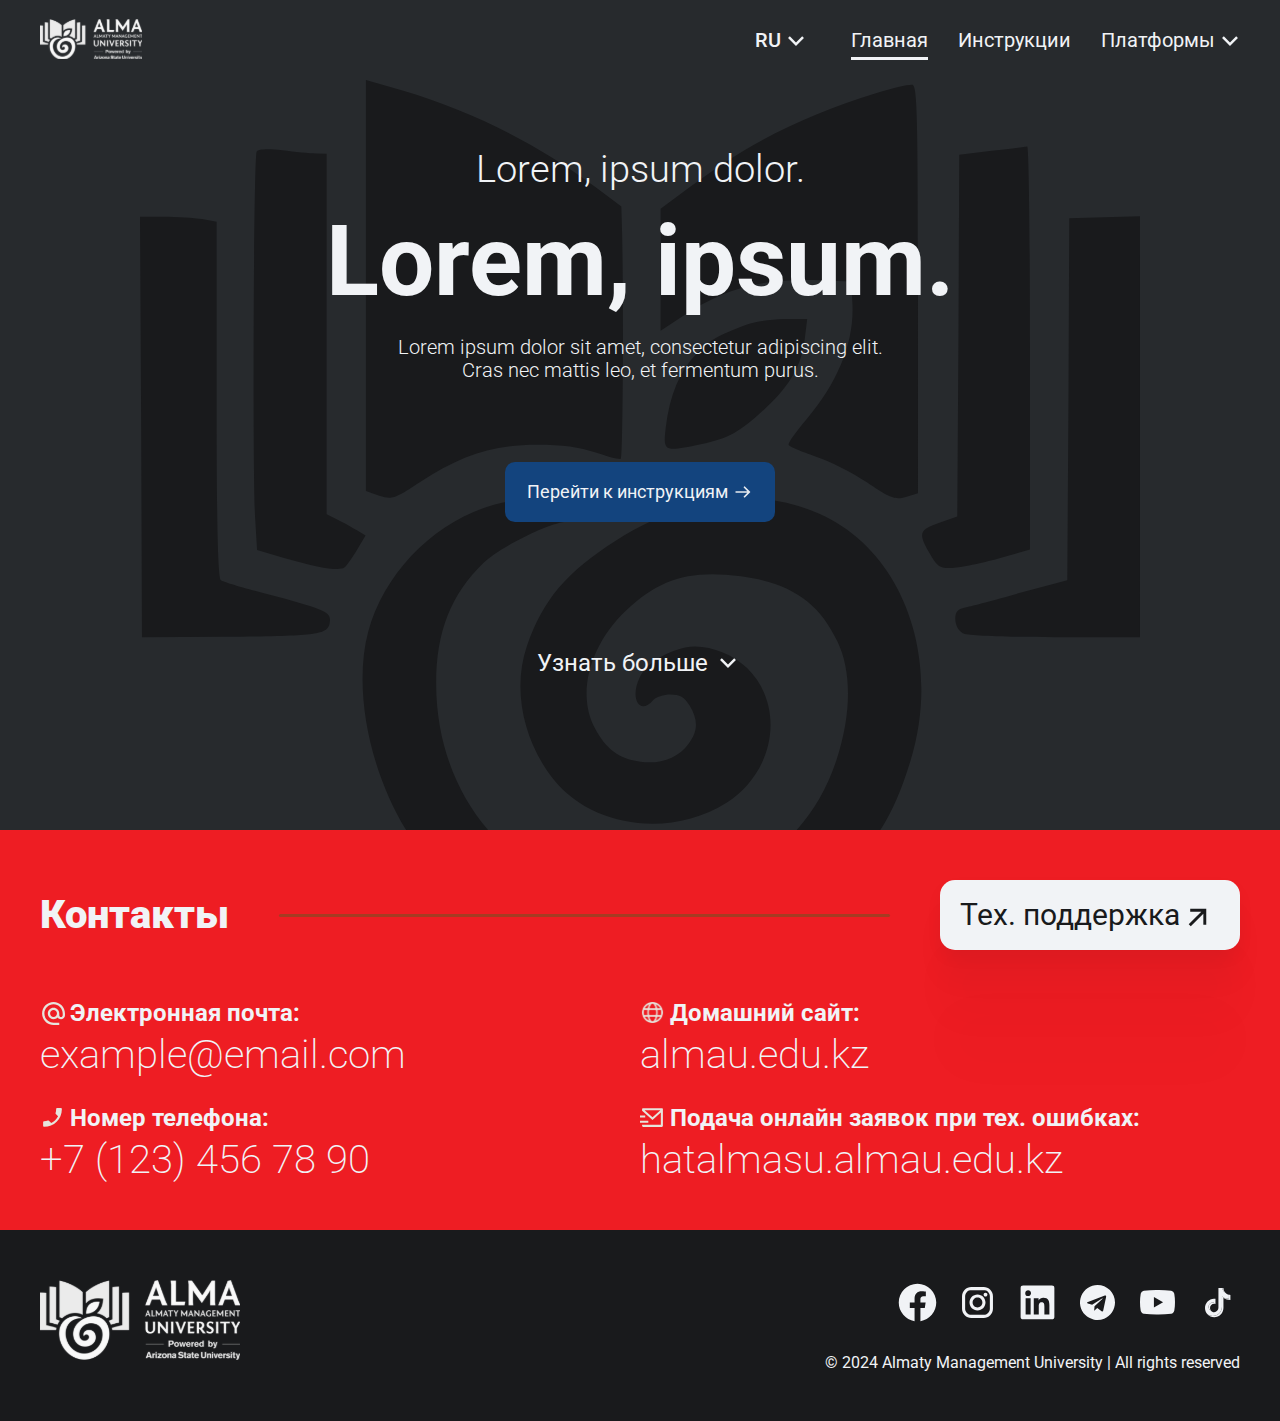
==== index.html @ 4507461d "fixed tel text styles changing on safari" ====
<!DOCTYPE html>
<html lang="en">
<head>
    <meta charset="UTF-8">
    <meta name="viewport" content="width=device-width, initial-scale=1.0">
    <meta name="description" content='Информационная сайт отдела "Управление онлайн образованием"'>
    <!-- styles -->
    <link rel="stylesheet" href="/src/styles/general/reset.css"> 
    <link rel="stylesheet" href="/src/styles/general/header-&-contacts-&-footer.css">
    <link rel="stylesheet" href="/src/styles/home-page.css">
    <link rel="stylesheet" href="/src/styles/general/media-queries.css">
    <!-- styles -->
    <!-- fonts -->
    <link rel="preconnect" href="https://fonts.googleapis.com">
    <link rel="preconnect" href="https://fonts.gstatic.com" crossorigin>
    <link href="https://fonts.googleapis.com/css2?family=Roboto:ital,wght@0,100;0,300;0,400;0,500;0,700;0,900;1,100;1,300;1,400;1,500;1,700;1,900&display=swap"     rel="stylesheet">
    <!-- fonts -->
    <title>ИС отдела УОО | Главная</title>
</head>
<body>
    <!-- header -->
    <header class="header">
        <nav class="header__nav">
            <a href="./index.html">
                <svg class="header__logo" width="102.000000" height="40.800049" viewBox="0 0 102 40.8" fill="none" xmlns="http://www.w3.org/2000/svg" xmlns:xlink="http://www.w3.org/1999/xlink">
                    <desc>
                            Created with Pixso.
                    </desc>
                    <defs>
                        <pattern id="pattern_162_1650" patternContentUnits="objectBoundingBox" width="1.000000" height="1.000000">
                            <use xlink:href="#image162_165_0" transform="matrix(0.001351,0,0,0.003378,-0.002027,0)"/>
                        </pattern>
                        <image id="image162_165_0" width="743.000000" height="296.000000" xlink:href="[data-uri]"/>
                    </defs>
                    <rect id="logo" width="102.000000" height="40.799999" fill="url(#pattern_162_1650)" fill-opacity="1.000000"/>
                </svg>
            </a>

            <ul class="header__nav-items"> 
                <button class="header__nav-item drop-down-menu lang-btn">
                    <span class="selected-lang__text"></span>
                    <ul class="item__drop-down-menu">
                        <li class="menu-item active-lang">RU</li>
                        <li class="menu-item">KZ</li>
                        <li class="menu-item">EN</li>
                    </ul>
                </button>
                
                <button class="menu-close__btn">
                    <img src="./src/imgs/icons/menu-close.svg" alt="Close" class="menu-close-icon">
                </button>

                <li class="header__nav-item page-hover page-active"><a href="#!">Главная</a></li>
                <li class="header__nav-item page-hover"><a href="./instructions-page.html">Инструкции</a>
                <li class="header__nav-item drop-down-menu second"><a href="#!">Платформы</a>
                <ul class="item__drop-down-menu wide">
                    <li class="menu-item item-link"><a href="#!">Lorem ipsum</a></li>
                    <li class="menu-item item-link"><a href="#!">Lorem ipsum dolor sit amet.</a></li>
                    <li class="menu-item item-link"><a href="#!">Lorem ipsum</a></li>
                    <li class="menu-item item-link"><a href="#!">Lorem ipsum</a></li>
                    <li class="menu-item item-link"><a href="#!">Lorem ipsum</a></li>
                    <li class="menu-item item-link"><a href="#!">Lorem, ipsum dolor.</a></li>
                    <li class="menu-item item-link"><a href="#!">Lorem ipsum</a></li>
                </ul>
                </li>
            </ul>
            <button class="menu-open__btn">
                <img src="./src/imgs/icons/menu-open.svg" alt="Menu" class="menu-icon">
            </button>
        </nav>
    </header>
    <!-- header -->

    <!-- hero -->
    <div class="hero">
        <div class="hero__content">
            <div class="hero__text--block">
                <h4 class="hero__supertext">Lorem, ipsum dolor.</h4>
                <h1 class="hero__title">Lorem, ipsum.</h1>
                <p class="hero__description">Lorem ipsum dolor sit amet, consectetur adipiscing elit. Cras nec mattis leo, et fermentum purus.</p>
            </div>
            <a class="hero__btn">Перейти к инструкциям
                <img src="./src/imgs/icons/arrow-1.svg" alt="Arrow Icon" class="hero__btn-icon">
            </a>
            <button class="hero__scroll-btn">
                Узнать больше
                <img src="./src/imgs/icons/arrow-2.svg" alt="Arrow Icon" class="hero__scroll-icon">
            </button>
        </div>
    </div>
    <!-- hero -->

    <section class="info">
        
    </section>

    <!-- contacts -->
    <section class="contacts">
        <div class="contacts__content">
            <div class="contacts__header">
                <h3 class="contacts__title">Контакты</h3>
                <div class="contacts__decor-line"></div>
                <a target="_blank" href="#!" class="contacts__btn">
                    <div class="contacts__btn--block">
                        <span class="contacts__btn-text">Тех. поддержка</span>
                        <img src="./src/imgs/icons/corner-arrow-dark.svg" alt="Link Arrow" class="contacts__btn-img">
                    </div>
                </a>
            </div>
            <div class="contacts__body">
                <div class="contacts__column">
                    <h5 class="contacts__column-title">
                        <img src="./src/imgs/icons/email.svg" alt="Email Icon" class="contacts__icon">
                        Электронная почта:
                    </h5>
                    <a href="mailto:example@email.com" class="contacts__column-text">example@email.com</a>
                </div>
    
                <div class="contacts__column">
                    <h5 class="contacts__column-title">
                        <img src="./src/imgs/icons/web.svg" alt="Web icon" class="contacts__icon">
                        Домашний сайт:
                    </h5>
                    <a href="https://almau.edu.kz/" class="contacts__column-text contacts__link">almau.edu.kz</a>
                </div>

                <div class="contacts__column">
                    <h5 class="contacts__column-title">
                        <img src="./src/imgs/icons/phone.svg" alt="Phone icon" class="contacts__icon">
                        Номер телефона:
                    </h5>
                    <a href="tel:+7 (123) 456 78 90" class="contacts__column-text">+7 (123) 456 78 90</a>
                </div>
    
                <div class="contacts__column">
                    <h5 class="contacts__column-title">
                        <img src="./src/imgs/icons/mail-send.svg" alt="Support Icon" class="contacts__icon">
                        Подача онлайн заявок при тех. ошибках:
                    </h5>
                    <a href="https://hatalmasu.almau.edu.kz/" class="contacts__column-text contacts__link">hatalmasu.almau.edu.kz</a>
                </div>
            </div>
        </div>
    </section>
    <!-- contacts -->

    <!-- footer -->
    <footer class="footer">
        <div class="footer__content">
            <a href="./index.html">
                <svg class="footer__logo" width="200.000000" height="80.000000" viewBox="0 0 200 80" fill="none" xmlns="http://www.w3.org/2000/svg" xmlns:xlink="http://www.w3.org/1999/xlink">
                    <desc>
                            Created with Pixso.
                    </desc>
                    <defs>
                        <pattern id="pattern_162_40" patternContentUnits="objectBoundingBox" width="1.000000" height="1.000000">
                            <use xlink:href="#image162_4_0" transform="matrix(0.001351,0,0,0.003378,-0.002027,0)"/>
                        </pattern>
                        <image id="image162_4_0" width="743.000000" height="296.000000" xlink:href="[data-uri]"/>
                    </defs>
                    <rect id="logo" width="200.000000" height="80.000000" fill="url(#pattern_162_40)" fill-opacity="1.000000"/>
                </svg>
                
            </a>

            <nav class="footer__nav">
                <ul class="footer__socials">
                    <a target="_blank" href="https://www.facebook.com/almau.edu">
                        <img src="./src/imgs/socials/facebook.svg" alt="Facebook" class="social-icon">
                    </a>
                    <a target="_blank" href="https://www.instagram.com/almau_edu/">
                        <img src="./src/imgs/socials/instagram.svg" alt="Instagram" class="social-icon">
                    </a>
                    <a target="_blank" href="https://kz.linkedin.com/school/almau/?trk=public_post_follow-view-profile">
                        <img src="./src/imgs/socials/linkedin.svg" alt="LinkedIn" class="social-icon">
                    </a>
                    <a target="_blank" href="https://t.me/almauforyou">
                        <img src="./src/imgs/socials/telegram.svg" alt="Telegram" class="social-icon">
                    </a>
                    <a target="_blank" href="https://www.youtube.com/@AlmaUMab">
                        <img src="./src/imgs/socials/youtube.svg" alt="YouTube" class="social-icon">
                    </a>
                    <a target="_blank" href="https://www.tiktok.com/@almau_edu?_t=8n9igjLE6bt&_r=1">
                        <img src="./src/imgs/socials/tiktok.svg" alt="TikTok" class="social-icon">
                    </a>
                </ul>
                <h6 class="footer__rights">© 2024 Almaty Management University | All rights reserved</h6>
            </nav>
        </div>
    </footer>
    <!-- footer -->

    <script src="./src/js/home-page.js"></script>
    <script defer src="./src/js/header.js"></script>
    <noscript>Please enable JavaScript in your browser!</noscript>
</body>
</html>
---- src/styles/general/header-&-contacts-&-footer.css ----
@import url('vars.css');
@import url('media-queries.css');

/* body */
body {
    -webkit-font-smoothing: antialiased;
    -moz-osx-font-smoothing: grayscale;
}
.body-lock {
    overflow: hidden;
    position: fixed;
    width: 100%;
}
/* body */

/* HEADER */
.header{
    max-width: 100vw;
    height: 80px;
    background-color: var(--basic-dark);
}

.header__nav{
    max-width: 1250px;
    height: 100%;
    padding: 0 5em 0 2.5em;
    margin: 0 auto;

    display: -webkit-box;

    display: -ms-flexbox;

    display: flex;
    -webkit-box-align: center;
        -ms-flex-align: center;
            align-items: center;
    -webkit-box-pack: justify;
        -ms-flex-pack: justify;
            justify-content: space-between;
}

.header__nav-items{
    display: -webkit-box;
    display: -ms-flexbox;
    display: flex;
    -webkit-box-align: center;
        -ms-flex-align: center;
            align-items: center;
    gap: 3em;
    -webkit-transition: var(--transition-slow);
    -o-transition: var(--transition-slow);
    transition: var(--transition-slow);
    opacity: 1;
    visibility: visible;
}

.header__nav-item{
    cursor: pointer;
    font-size: 2em;
    color: var(--basic-light);
    position: relative;
    -webkit-transition: var(--transition-fast);
    -o-transition: var(--transition-fast);
    transition: var(--transition-fast);
}
.header__nav-item a{
    font-size: 1em;
}
.header__nav-item:first-child{
    font-weight: 500;
}

.selected-lang__text{
    cursor: pointer;
    font-size: 1em;
    color: var(--basic-light);
    position: relative;
    -webkit-transition: var(--transition-fast);
    -o-transition: var(--transition-fast);
    transition: var(--transition-fast);
}

.drop-down-menu{
    position: relative;
}
.drop-down-menu::after{
    content: " ";
    width: 30px;
    height: 30px;
    position: absolute;
    top: -0.2em;
    right: -1.5em;
    background: url('/src/imgs/icons/arrow-2.svg') no-repeat;
}
.drop-down-menu:hover > .item__drop-down-menu{
    opacity: 1;
    padding-top: 3em;
}
.drop-down-menu:first-child{
    position: relative;
    right: 2em;
}

.page-hover:before{
    content: " ";
    position: absolute;
    bottom: -10px;
    left: 0;
    width: 0%;
    height: 3px;
    background: var(--basic-light);
    -webkit-transition: 0.1s ease;
    -o-transition: 0.1s ease;
    transition: 0.1s ease;
}
.page-active:before{
    content: " ";
    position: absolute;
    bottom: -10px;
    left: 0;
    width: 100%;
    height: 3px;
    background: var(--basic-light);
    -webkit-transition: 0.1s ease;
    -o-transition: 0.1s ease;
    transition: 0.1s ease;
}
.page-hover:hover:before{
    width: 100%;
}

.item__drop-down-menu{
    display: -webkit-box;
    display: -ms-flexbox;
    display: flex;
    -webkit-box-orient: vertical;
    -webkit-box-direction: normal;
        -ms-flex-direction: column;
            flex-direction: column;
    padding-top: 0em;

    position: absolute;
    left: 50%;

    -webkit-transform: translateX(-50%);

        -ms-transform: translateX(-50%);

            transform: translateX(-50%);
    -webkit-transition: var(--transition-fast);
    -o-transition: var(--transition-fast);
    transition: var(--transition-fast);
    opacity: 0;
}
.menu-item{
    font-size: 2em;
    text-align: center;
    padding: 0.7em 1em;
    -webkit-transition: var(--transition-fast);
    -o-transition: var(--transition-fast);
    transition: var(--transition-fast);
    background-color: var(--basic-blue);
}
.menu-item a{
    font-size: 1em;
}
.menu-item:hover{
    background-color: var(--basic-blue-2);
}
.menu-item:last-child{
    border-radius: 0 0 10px 10px;
}

.item-link::after{
    content: " ";
    width: 25px;
    height: 25px;
    position: absolute;
    background-image: url('/src/imgs/icons/corner-arrow.svg');
    background-repeat: no-repeat;
    background-position: center -0.1em;
    background-size: 25px;
    -webkit-transition: 0.1s ease;
    -o-transition: 0.1s ease;
    transition: 0.1s ease;
}
.item-link:hover::after{
    -webkit-transform: translateX(10%) translateY(-10%);
        -ms-transform: translateX(10%) translateY(-10%);
            transform: translateX(10%) translateY(-10%);
}

.wide .menu-item{
    min-width: 200px;
    padding: 0.7em 1em;
    line-height: 23px;
}

.active-lang{
    background-color: var(--basic-blue-2);
}

.dropdown-menu-active{
    position: relative;
    opacity: 1;
    visibility: visible;
}

.menu-open__btn{
    display: none;
    cursor: pointer;
    position: absolute;
    right: 25px;
}
.menu-close__btn{
    cursor: pointer;
    display: none;
}
/* HEADER */

/* CONTACTS */
.contacts {
    max-width: 100vw;
    background-color: var(--basic-red);
    color: var(--basic-light);
}

.contacts__content{
    max-width: 1250px;
    padding: 5em 25px;
    margin: 0 auto;
}

.contacts__header {
    display: -webkit-box;
    display: -ms-flexbox;
    display: flex;
    -webkit-box-align: center;
        -ms-flex-align: center;
            align-items: center;
    margin-bottom: 5em;
}

.contacts__title {
    font-weight: 900;
    font-size: 4em;
}

.contacts__decor-line {
    background-color: var(--basic-red-2);
    width: 100%;
    height: 3px;
    margin: 0 5em;
    border-radius: 50em;
}

.contacts__btn {
    display: -webkit-box;
    display: -ms-flexbox;
    display: flex;
    -webkit-box-align: center;
        -ms-flex-align: center;
            align-items: center;
    background-color: var(--basic-light);
    width: 100%;
    max-width: 300px;
    height: 70px;
    -webkit-box-shadow: 0px 0px 0px 0px rgba(0, 0, 0, 0.04),0px 8px 17px 0px rgba(0, 0, 0, 0.04),0px 31px 31px 0px rgba(0, 0, 0, 0.03),0px 70px 42px 0px rgba(0, 0, 0, 0.02),0px 124px 50px 0px rgba(0, 0, 0, 0.01),0px 194px 54px 0px rgba(0, 0, 0, 0);
            box-shadow: 0px 0px 0px 0px rgba(0, 0, 0, 0.04),0px 8px 17px 0px rgba(0, 0, 0, 0.04),0px 31px 31px 0px rgba(0, 0, 0, 0.03),0px 70px 42px 0px rgba(0, 0, 0, 0.02),0px 124px 50px 0px rgba(0, 0, 0, 0.01),0px 194px 54px 0px rgba(0, 0, 0, 0);
    border-radius: 15px;
    padding: 0 2em;
    cursor: pointer;
}
.contacts__btn:hover .contacts__btn-img{
    -webkit-transform: translate(10%, -10%);
        -ms-transform: translate(10%, -10%);
            transform: translate(10%, -10%);
}
.contacts__btn--block {
    display: -webkit-box;
    display: -ms-flexbox;
    display: flex;
    -webkit-box-align: center;
        -ms-flex-align: center;
            align-items: center;
    -webkit-box-pack: center;
        -ms-flex-pack: center;
            justify-content: center;
}
.contacts__btn-text {
    font-size: 3em;
    color: var(--basic-dark-2);
    text-wrap: nowrap;
}
.contacts__btn-img {
    max-width: 35px;
    margin-top: 5px;
    -webkit-transition: var(--transition-fast);
    -o-transition: var(--transition-fast);
    transition: var(--transition-fast);
}
.contacts__body {
    display: -ms-grid;
    display: grid;
    grid-template-columns: repeat(auto-fit, minmax(450px, 1fr));
    row-gap: 3em;
}
.contacts__column {
    display: -webkit-box;
    display: -ms-flexbox;
    display: flex;
    -webkit-box-orient: vertical;
    -webkit-box-direction: normal;
        -ms-flex-direction: column;
            flex-direction: column;
    row-gap: 1em;
}
.contacts__column-title {
    font-size: 2.4em;
    font-weight: 700;
    text-wrap: wrap;
    display: -webkit-box;
    display: -ms-flexbox;
    display: flex;
    -webkit-box-align: center;
        -ms-flex-align: center;
            align-items: center;
    gap: 5px;
}
.contacts__icon {
    max-width: 25px;
}
.contacts__column-text {
    font-size: 4em;
    font-weight: 200;
}
.contacts__link{
    text-decoration: underline;
    -webkit-text-decoration-color: var(--basic-red);
            text-decoration-color: var(--basic-red);
    -webkit-transition: var(--transition-fast);
    -o-transition: var(--transition-fast);
    transition: var(--transition-fast);
    text-decoration-thickness: 1px;
    text-underline-offset: 5px;
}
.contacts__link:hover {
    -webkit-text-decoration-color: var(--basic-light);
            text-decoration-color: var(--basic-light);
}
.contacts a[href^="tel"]{
    font-size: 4em;
}
/* CONTACTS */

/* FOOTER */
.footer {
    max-width: 100vw;
    background-color: var(--basic-dark-2);
}
.footer__content {
    max-width: 1250px;

    padding: 5em 25px;
    margin: 0 auto;

    display: -webkit-box;

    display: -ms-flexbox;

    display: flex;
    -webkit-box-pack: justify;
        -ms-flex-pack: justify;
            justify-content: space-between;
}
.footer__logo {
    width: 200px;
}
.footer__nav {
    padding-left: 5em;
}
.footer__socials {
    display: -webkit-box;
    display: -ms-flexbox;
    display: flex;
    -webkit-box-pack: end;
        -ms-flex-pack: end;
            justify-content: flex-end;
    gap: 1.5em;
    margin-bottom: 3em;
}
.social-icon:hover{
    opacity: 50%;
}
.footer__rights {
    color: var(--basic-light);
    font-size: 1.6em;
    text-align: right;
}
/* FOOTER */

/* ALL */
.header__logo, .footer__logo, .social-icon{
    -webkit-transition: var(--transition-fast);
    -o-transition: var(--transition-fast);
    transition: var(--transition-fast);
}
.header__logo:hover, .social-icon:hover, .footer__logo:hover{
    opacity: 75%;
}
---- src/styles/home-page.css ----
@import url('vars.css');
@import url('media-queries.css');

.hero {
    max-width: 100lvw;
    min-height: 100px;
    background-color: var(--basic-dark);
}
.hero__content {
    max-width: 1250px;
    min-height: 750px;
    padding: 7em 25px;
    margin: 0 auto;
    color: var(--basic-light);
    text-align: center;
    background: url('../imgs/general/decor-dark.svg') center 0/80% no-repeat;
}
.hero__text--block {
    display: flex;
    flex-direction: column;
    align-items: center;
    row-gap: 2.5em;
    margin-bottom: 8em;
}
.hero__supertext {
    font-size: 3.8em;
    font-weight: 300;
}
.hero__title {
    font-size: 9.8em;
    font-weight: 700;
}
.hero__description {
    max-width: 530px;
    font-size: 2em;
    line-height: 23px;
    font-weight: 300;
}
.hero__btn {
    font-size: 1.8em;
    max-width: 270px;
    text-wrap: nowrap;

    background-color: var(--basic-blue);
    margin: 0 auto 7em;
    padding: 20px;
    border-radius: 10px;

    display: flex;
    justify-content: center;
    align-items: center;
    gap: 5px;
}
.hero__btn:hover .hero__btn-icon{
    transform: translateX(25%);
}
.hero__btn-icon {
    transition: var(--transition-fast);
}
.hero__scroll-btn {
    font-size: 2.4em;
    color: var(--basic-light);

    margin: 0 auto;
    transition: var(--transition-fast);

    display: flex;
    justify-content: center;
    align-items: center;
    gap: 5px;
}
.hero__scroll-btn:hover{
    transform: translateY(15%);
}
---- src/styles/general/media-queries.css ----
@media screen and (max-width:770px) {
    /* header */
    .header__nav-items{
        -webkit-box-orient: vertical;
        -webkit-box-direction: normal;
            -ms-flex-direction: column;
                flex-direction: column;
        gap: 30px;
        background-color: var(--basic-dark-2);

        position: absolute;
        left: 0;
        top: -100%;
        z-index: 10;

        width: 100vw;
        min-height: 100lvh;

        padding: 50px 0 20px;
        font-size: 15px;
        overflow-y: auto
    }
    .menu-active{
        top: 0;
    }
    .drop-down-menu:first-child{
        inset: 0;
    }
    .lang-btn{
        font-size: 20px;
    }
    .item-link{
        font-size: 20px;
        background-color: var(--basic-dark-2);
    }
    .item-link:hover{
        background-color: var(--basic-dark-2);
    }
    .wide{
        font-size: 1em;
        margin-top: 15px;
    }
    .wide .menu-item{
        padding: 10px 0;
    }
    .second{
        text-align: center;
        border-top: 3px solid var(--basic-light);
        padding-top: 30px;
    }
    .second:after{
        top: 30px;
        right: -30px;
    }
    .drop-down-menu:hover > .wide{
        padding: 0em;
    }
    .page-active{
        border-left: 3.5px solid var(--basic-light);
        padding-left: 0.5em;
    }
    .page-active:before{
        background: none;
    }
    .menu-open__btn{
        display: block;
    }
    .menu-close__btn{
        display: block;
        position: absolute;
        top: 27px;
        right: 22px;
    }
    .menu-close-icon{
        width: 25px;
    }
    /* header */

    /* hero */
    .hero__content {
        background-position: center 50px;
    }
    /* hero */

    /* contacts */
    .contacts__content {
        padding: 3em 25px 5em;
    }
    .contacts__header {
        -webkit-box-orient: vertical;
        -webkit-box-direction: normal;
            -ms-flex-direction: column;
                flex-direction: column;
        margin-bottom: 4em;
        gap: 2.5em;
    }
    .contacts__decor-line {
        display: none;
    }
    /* contacts */
}

@media screen and (max-width:550px){
    /* header */
    .header__nav-items{
        opacity: 1;
        visibility: visible;
    }
    /* header */

    /* hero */
    .hero{
        min-height: 500px;
    }
    .hero__content{
        min-height: 100%;
    }
    .hero__supertext {
        font-size: 2.4em;
    }
    .hero__title {
        font-size: 4.8em;
    }
    .hero__description {
        font-size: 2em;
    }
    .hero__btn {
        max-width: 220px;
        padding: 15px;
        font-size: 1.4em;
        margin-bottom: 5em;
    }
    .hero__scroll-btn {
        font-size: 1.8em;
        gap: 0;
    }
    .hero__scroll-icon {
        max-width: 25px;
    }
    /* hero */

    /* contacts */
    .contacts__title {
        font-size: 3.6em;
    }
    .contacts__btn {
        max-width: 245px;
        height: 55px;
    }
    .contacts__btn-text {
        font-size: 2.4em;
    }
    .contacts__btn-img {
        max-width: 27px;
    }
    .contacts__body {
        grid-template-columns: repeat(auto-fit, minmax(100%, 1fr));
        place-items: center;
    }
    .contacts__column {
        text-align: center;
    }
    .contacts__column-title {
        font-size: 2em;
    }
    .contacts__column-text {
        font-size: 2.5em;
    }
    .contacts a[href^="tel"]{
        font-size: 2em;
    }
    /* contacts */

    /* footer */
    .footer__content {
        -webkit-box-orient: vertical;
        -webkit-box-direction: normal;
            -ms-flex-direction: column;
                flex-direction: column;
        -webkit-box-align: center;
            -ms-flex-align: center;
                align-items: center;
    }
    .footer__nav {
        padding: 0;
    }
    .footer__socials {
        display: -ms-grid;
        display: grid;
        grid-template-columns: repeat(3, 1fr);
        row-gap: 1em;
        place-items: center;
        margin: 4em 0;
    }
    .footer__rights {
        text-align: center;
        line-height: 20px;
    }
    /* footer */
}

@media screen and (max-width:300px){
    /* fixed adaptivity */
    body {
        width: 100%;
        min-width: 300px;
        margin: 0 auto;
        /* overflow-x: hidden; */
    }
    .header, .hero, .contacts, .footer{
        min-width: 300px;
    }
    .menu-open__btn{
        position: static;
    }
    /* fixed adaptivity */
}
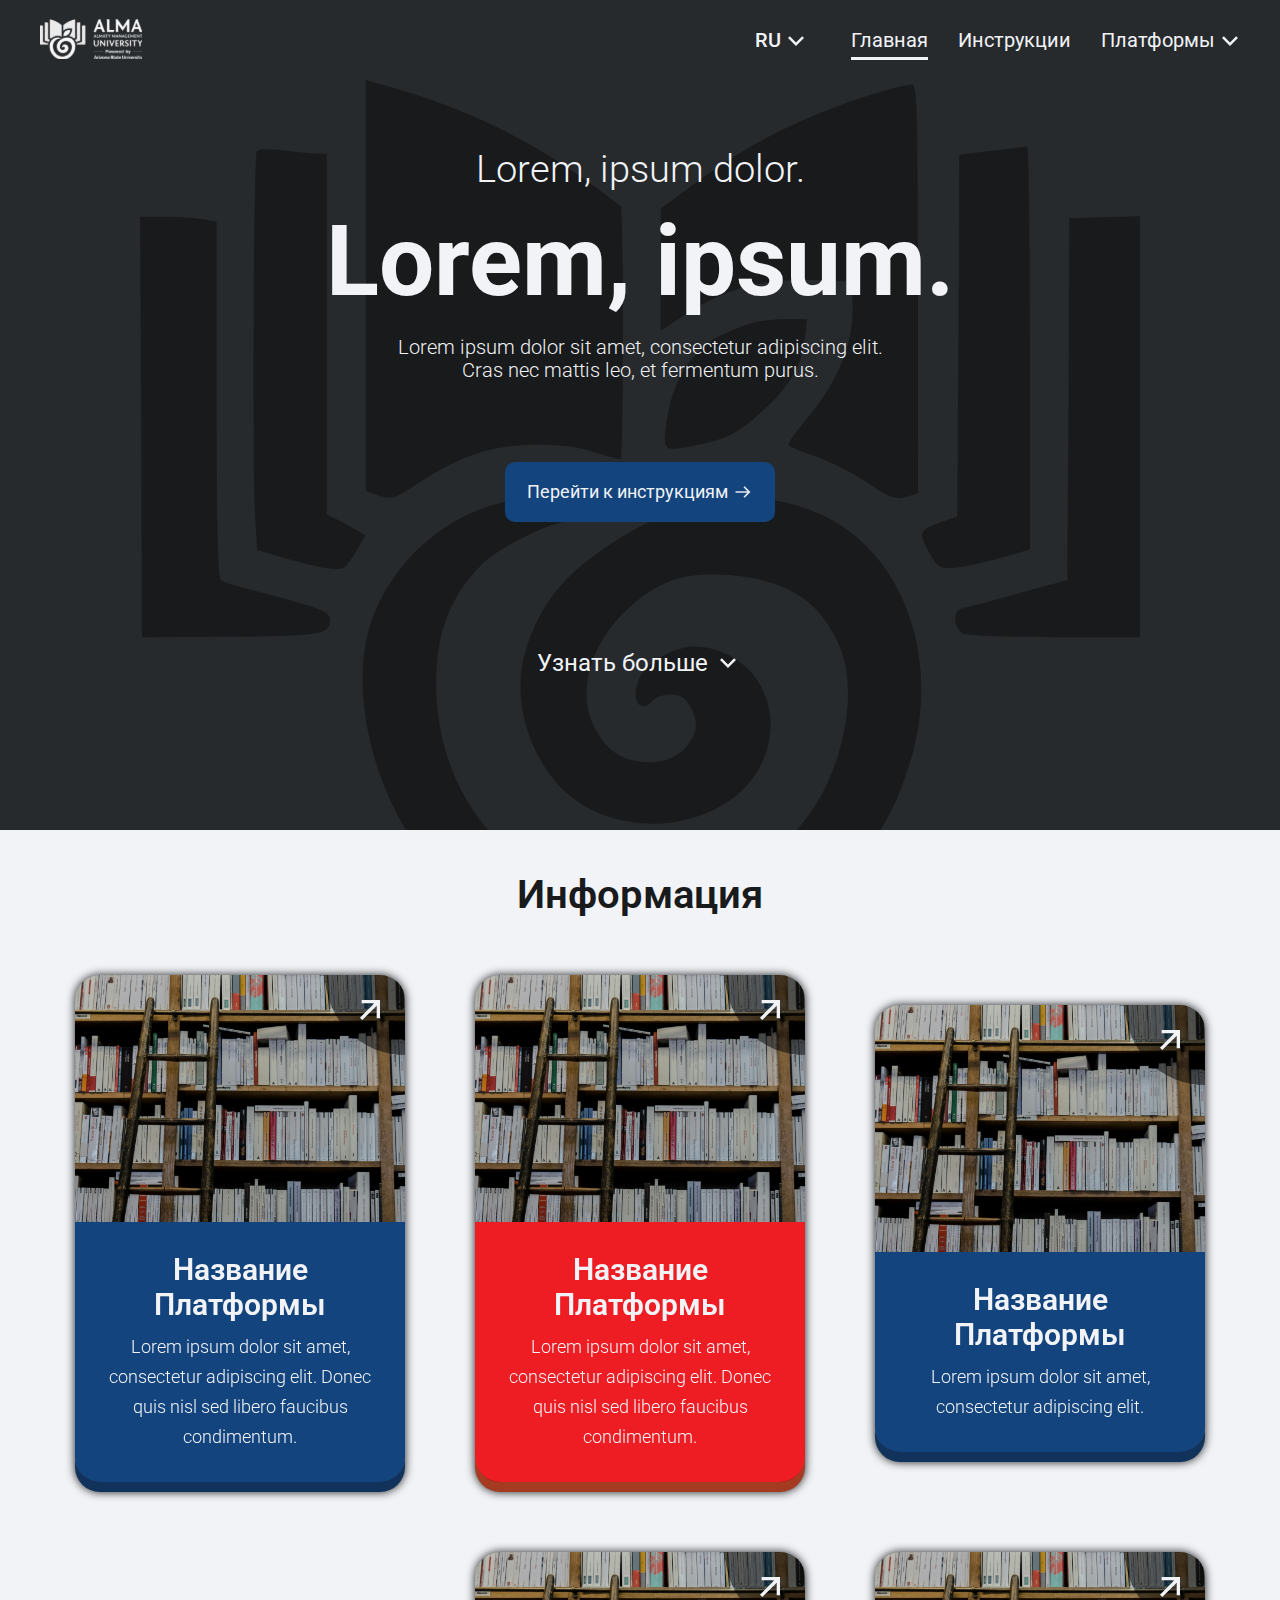
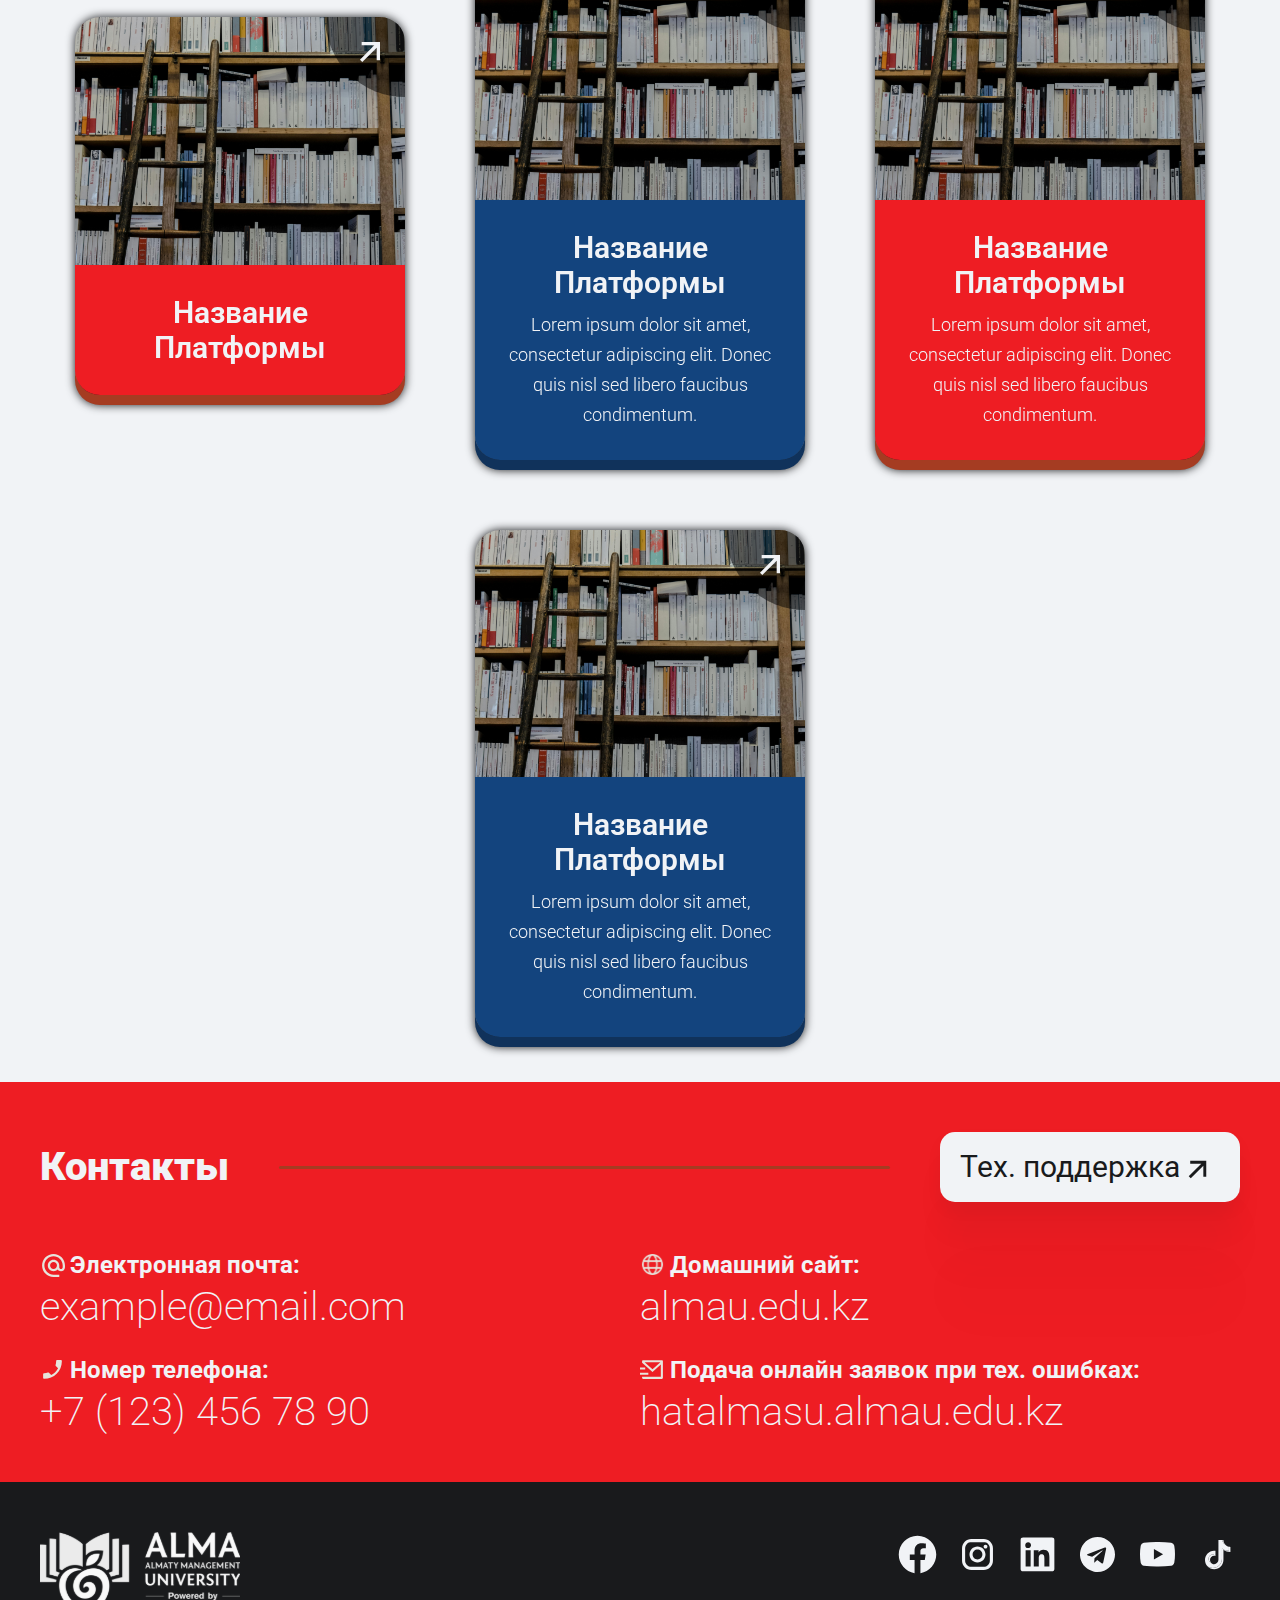
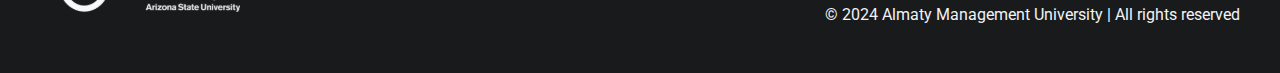
==== commit 31871c8b: "finished info section" ====
--- a/index.html
+++ b/index.html
@@ -6,7 +6,7 @@
     <meta name="description" content='Информационная сайт отдела "Управление онлайн образованием"'>
     <!-- styles -->
     <link rel="stylesheet" href="/src/styles/general/reset.css"> 
-    <link rel="stylesheet" href="/src/styles/general/header-&-contacts-&-footer.css">
+    <link rel="stylesheet" href="/src/styles/general/general.css">
     <link rel="stylesheet" href="/src/styles/home-page.css">
     <link rel="stylesheet" href="/src/styles/general/media-queries.css">
     <!-- styles -->
@@ -21,7 +21,7 @@
     <!-- header -->
     <header class="header">
         <nav class="header__nav">
-            <a href="./index.html">
+            <a tabindex="1" href="./index.html">
                 <svg class="header__logo" width="102.000000" height="40.800049" viewBox="0 0 102 40.8" fill="none" xmlns="http://www.w3.org/2000/svg" xmlns:xlink="http://www.w3.org/1999/xlink">
                     <desc>
                             Created with Pixso.
@@ -37,31 +37,31 @@
             </a>
 
             <ul class="header__nav-items"> 
-                <button class="header__nav-item drop-down-menu lang-btn">
+                <button tabindex="2" class="header__nav-item drop-down-menu lang-btn">
                     <span class="selected-lang__text"></span>
                     <ul class="item__drop-down-menu">
-                        <li class="menu-item active-lang">RU</li>
-                        <li class="menu-item">KZ</li>
-                        <li class="menu-item">EN</li>
+                        <li tabindex="2" class="menu-item active-lang">RU</li>
+                        <li tabindex="3" class="menu-item">KZ</li>
+                        <li tabindex="4" class="menu-item">EN</li>
                     </ul>
                 </button>
                 
-                <button class="menu-close__btn">
+                <button tabindex="5" class="menu-close__btn">
                     <img src="./src/imgs/icons/menu-close.svg" alt="Close" class="menu-close-icon">
                 </button>
 
-                <li class="header__nav-item page-hover page-active"><a href="#!">Главная</a></li>
-                <li class="header__nav-item page-hover"><a href="./instructions-page.html">Инструкции</a>
-                <li class="header__nav-item drop-down-menu second"><a href="#!">Платформы</a>
-                <ul class="item__drop-down-menu wide">
-                    <li class="menu-item item-link"><a href="#!">Lorem ipsum</a></li>
-                    <li class="menu-item item-link"><a href="#!">Lorem ipsum dolor sit amet.</a></li>
-                    <li class="menu-item item-link"><a href="#!">Lorem ipsum</a></li>
-                    <li class="menu-item item-link"><a href="#!">Lorem ipsum</a></li>
-                    <li class="menu-item item-link"><a href="#!">Lorem ipsum</a></li>
-                    <li class="menu-item item-link"><a href="#!">Lorem, ipsum dolor.</a></li>
-                    <li class="menu-item item-link"><a href="#!">Lorem ipsum</a></li>
-                </ul>
+                <li tabindex="5" class="header__nav-item page-hover page-active"><a href="#!">Главная</a></li>
+                <li tabindex="6" class="header__nav-item page-hover"><a href="./instructions-page.html">Инструкции</a>
+                <li tabindex="7" class="header__nav-item drop-down-menu second"><a href="#!">Платформы</a>
+                    <ul class="item__drop-down-menu wide">
+                        <li tabindex="8" class="menu-item item-link"><a href="#!">Lorem ipsum</a></li>
+                        <li tabindex="9" class="menu-item item-link"><a href="#!">Lorem ipsum dolor sit amet.</a></li>
+                        <li tabindex="10" class="menu-item item-link"><a href="#!">Lorem ipsum</a></li>
+                        <li tabindex="11" class="menu-item item-link"><a href="#!">Lorem ipsum</a></li>
+                        <li tabindex="12" class="menu-item item-link"><a href="#!">Lorem ipsum</a></li>
+                        <li tabindex="13" class="menu-item item-link"><a href="#!">Lorem, ipsum dolor.</a></li>
+                        <li tabindex="14" class="menu-item item-link"><a href="#!">Lorem ipsum</a></li>
+                    </ul>
                 </li>
             </ul>
             <button class="menu-open__btn">
@@ -79,7 +79,7 @@
                 <h1 class="hero__title">Lorem, ipsum.</h1>
                 <p class="hero__description">Lorem ipsum dolor sit amet, consectetur adipiscing elit. Cras nec mattis leo, et fermentum purus.</p>
             </div>
-            <a class="hero__btn">Перейти к инструкциям
+            <a href="./instructions-page.html" class="hero__btn">Перейти к инструкциям
                 <img src="./src/imgs/icons/arrow-1.svg" alt="Arrow Icon" class="hero__btn-icon">
             </a>
             <button class="hero__scroll-btn">
@@ -90,9 +90,124 @@
     </div>
     <!-- hero -->
 
+    <!-- info -->
     <section class="info">
-        
+        <div class="info__content">
+            <h3 class="info__title">Информация</h3>
+            <div class="info__cards-container">
+                <a href="#!" class="info__card-link-wrapper">
+                    <div class="info__card">
+                        <div class="info__card-header">
+                            <div class="info__card-icon-wrapper">
+                                <img src="./src/imgs/icons/corner-arrow.svg" alt="Link Icon" class="info__card-icon">
+                            </div>
+                            <img src="./src/imgs/general/placeholder-img.jpg" alt="Card Img" class="info__card-img">
+                        </div>
+                        <div class="info__card-body">
+                            <h5 class="info__card-body-title">Название Платформы</h5>
+                            <p class="info__card-body-description">
+                                Lorem ipsum dolor sit amet, consectetur adipiscing elit. Donec quis nisl sed libero faucibus condimentum.
+                            </p>
+                        </div>
+                    </div>
+                </a>
+                <a href="#!" class="info__card-link-wrapper">
+                    <div class="info__card">
+                        <div class="info__card-header">
+                            <div class="info__card-icon-wrapper">
+                                <img src="./src/imgs/icons/corner-arrow.svg" alt="Link Icon" class="info__card-icon">
+                            </div>
+                            <img src="./src/imgs/general/placeholder-img.jpg" alt="Card Img" class="info__card-img">
+                        </div>
+                        <div class="info__card-body">
+                            <h5 class="info__card-body-title">Название Платформы</h5>
+                            <p class="info__card-body-description">
+                                Lorem ipsum dolor sit amet, consectetur adipiscing elit. Donec quis nisl sed libero faucibus condimentum.
+                            </p>
+                        </div>
+                    </div>
+                </a>
+                <a href="#!" class="info__card-link-wrapper">
+                    <div class="info__card">
+                        <div class="info__card-header">
+                            <div class="info__card-icon-wrapper">
+                                <img src="./src/imgs/icons/corner-arrow.svg" alt="Link Icon" class="info__card-icon">
+                            </div>
+                            <img src="./src/imgs/general/placeholder-img.jpg" alt="Card Img" class="info__card-img">
+                        </div>
+                        <div class="info__card-body">
+                            <h5 class="info__card-body-title">Название Платформы</h5>
+                            <p class="info__card-body-description">
+                                Lorem ipsum dolor sit amet, consectetur adipiscing elit.
+                            </p>
+                        </div>
+                    </div>
+                </a>
+                <a href="#!" class="info__card-link-wrapper">
+                    <div class="info__card">
+                        <div class="info__card-header">
+                            <div class="info__card-icon-wrapper">
+                                <img src="./src/imgs/icons/corner-arrow.svg" alt="Link Icon" class="info__card-icon">
+                            </div>
+                            <img src="./src/imgs/general/placeholder-img.jpg" alt="Card Img" class="info__card-img">
+                        </div>
+                        <div class="info__card-body">
+                            <h5 class="info__card-body-title">Название Платформы</h5>
+                        </div>
+                    </div>
+                </a>
+                <a href="#!" class="info__card-link-wrapper">
+                    <div class="info__card">
+                        <div class="info__card-header">
+                            <div class="info__card-icon-wrapper">
+                                <img src="./src/imgs/icons/corner-arrow.svg" alt="Link Icon" class="info__card-icon">
+                            </div>
+                            <img src="./src/imgs/general/placeholder-img.jpg" alt="Card Img" class="info__card-img">
+                        </div>
+                        <div class="info__card-body">
+                            <h5 class="info__card-body-title">Название Платформы</h5>
+                            <p class="info__card-body-description">
+                                Lorem ipsum dolor sit amet, consectetur adipiscing elit. Donec quis nisl sed libero faucibus condimentum.
+                            </p>
+                        </div>
+                    </div>
+                </a>
+                <a href="#!" class="info__card-link-wrapper">
+                    <div class="info__card">
+                        <div class="info__card-header">
+                            <div class="info__card-icon-wrapper">
+                                <img src="./src/imgs/icons/corner-arrow.svg" alt="Link Icon" class="info__card-icon">
+                            </div>
+                            <img src="./src/imgs/general/placeholder-img.jpg" alt="Card Img" class="info__card-img">
+                        </div>
+                        <div class="info__card-body">
+                            <h5 class="info__card-body-title">Название Платформы</h5>
+                            <p class="info__card-body-description">
+                                Lorem ipsum dolor sit amet, consectetur adipiscing elit. Donec quis nisl sed libero faucibus condimentum.
+                            </p>
+                        </div>
+                    </div>
+                </a>
+                <a href="#!" class="info__card-link-wrapper">
+                    <div class="info__card">
+                        <div class="info__card-header">
+                            <div class="info__card-icon-wrapper">
+                                <img src="./src/imgs/icons/corner-arrow.svg" alt="Link Icon" class="info__card-icon">
+                            </div>
+                            <img src="./src/imgs/general/placeholder-img.jpg" alt="Card Img" class="info__card-img">
+                        </div>
+                        <div class="info__card-body">
+                            <h5 class="info__card-body-title">Название Платформы</h5>
+                            <p class="info__card-body-description">
+                                Lorem ipsum dolor sit amet, consectetur adipiscing elit. Donec quis nisl sed libero faucibus condimentum.
+                            </p>
+                        </div>
+                    </div>
+                </a>
+            </div>
+        </div>
     </section>
+    <!-- info -->
 
     <!-- contacts -->
     <section class="contacts">
--- a/src/styles/general/general.css
+++ b/src/styles/general/general.css
@@ -0,0 +1,403 @@
+@import url('vars.css');
+@import url('media-queries.css');
+
+/* body */
+body {
+    -webkit-font-smoothing: antialiased;
+    -moz-osx-font-smoothing: grayscale;
+}
+.body-lock {
+    overflow: hidden;
+    position: fixed;
+    width: 100%;
+}
+/* body */
+
+/* HEADER */
+.header{
+    max-width: 100vw;
+    height: 80px;
+    background-color: var(--basic-dark);
+}
+
+.header__nav{
+    max-width: 1250px;
+    height: 100%;
+    padding: 0 5em 0 2.5em;
+    margin: 0 auto;
+
+    display: -webkit-box;
+
+    display: -ms-flexbox;
+
+    display: flex;
+    -webkit-box-align: center;
+        -ms-flex-align: center;
+            align-items: center;
+    -webkit-box-pack: justify;
+        -ms-flex-pack: justify;
+            justify-content: space-between;
+}
+
+.header__nav-items{
+    display: -webkit-box;
+    display: -ms-flexbox;
+    display: flex;
+    -webkit-box-align: center;
+        -ms-flex-align: center;
+            align-items: center;
+    gap: 3em;
+    -webkit-transition: var(--transition-slow);
+    -o-transition: var(--transition-slow);
+    transition: var(--transition-slow);
+}
+
+.header__nav-item{
+    cursor: pointer;
+    font-size: 2em;
+    color: var(--basic-light);
+    position: relative;
+    -webkit-transition: var(--transition-fast);
+    -o-transition: var(--transition-fast);
+    transition: var(--transition-fast);
+}
+.header__nav-item a{
+    font-size: 1em;
+}
+.header__nav-item:first-child{
+    font-weight: 500;
+}
+
+.selected-lang__text{
+    cursor: pointer;
+    font-size: 1em;
+    color: var(--basic-light);
+    position: relative;
+    -webkit-transition: var(--transition-fast);
+    -o-transition: var(--transition-fast);
+    transition: var(--transition-fast);
+}
+
+.drop-down-menu{
+    position: relative;
+}
+.drop-down-menu::after{
+    content: " ";
+    width: 30px;
+    height: 30px;
+    position: absolute;
+    top: -0.2em;
+    right: -1.5em;
+    background: url('/src/imgs/icons/arrow-2.svg') no-repeat;
+}
+.drop-down-menu:hover > .item__drop-down-menu, .drop-down-menu:focus > .item__drop-down-menu{
+    opacity: 1;
+    padding-top: 3em;
+}
+.drop-down-menu:first-child{
+    position: relative;
+    right: 2em;
+}
+
+.page-hover:before{
+    content: " ";
+    position: absolute;
+    bottom: -10px;
+    left: 0;
+    width: 0%;
+    height: 3px;
+    background: var(--basic-light);
+    -webkit-transition: 0.1s ease;
+    -o-transition: 0.1s ease;
+    transition: 0.1s ease;
+}
+.page-active:before{
+    content: " ";
+    position: absolute;
+    bottom: -10px;
+    left: 0;
+    width: 100%;
+    height: 3px;
+    background: var(--basic-light);
+    -webkit-transition: 0.1s ease;
+    -o-transition: 0.1s ease;
+    transition: 0.1s ease;
+}
+.page-hover:hover:before{
+    width: 100%;
+}
+
+.item__drop-down-menu{
+    display: -webkit-box;
+    display: -ms-flexbox;
+    display: flex;
+    -webkit-box-orient: vertical;
+    -webkit-box-direction: normal;
+        -ms-flex-direction: column;
+            flex-direction: column;
+    padding-top: 0em;
+
+    position: absolute;
+    left: 50%;
+
+    -webkit-transform: translateX(-50%);
+
+        -ms-transform: translateX(-50%);
+
+            transform: translateX(-50%);
+    -webkit-transition: var(--transition-fast);
+    -o-transition: var(--transition-fast);
+    transition: var(--transition-fast);
+    opacity: 0;
+}
+.menu-item{
+    font-size: 2em;
+    text-align: center;
+    padding: 0.7em 1em;
+    -webkit-transition: var(--transition-fast);
+    -o-transition: var(--transition-fast);
+    transition: var(--transition-fast);
+    background-color: var(--basic-blue);
+}
+.menu-item a{
+    font-size: 1em;
+}
+.menu-item:hover{
+    background-color: var(--basic-blue-2);
+}
+.menu-item:last-child{
+    border-radius: 0 0 10px 10px;
+}
+
+.item-link::after{
+    content: " ";
+    width: 25px;
+    height: 25px;
+    position: absolute;
+    background-image: url('/src/imgs/icons/corner-arrow.svg');
+    background-repeat: no-repeat;
+    background-position: center -0.1em;
+    background-size: 25px;
+    -webkit-transition: 0.1s ease;
+    -o-transition: 0.1s ease;
+    transition: 0.1s ease;
+}
+.item-link:hover::after{
+    -webkit-transform: translateX(10%) translateY(-10%);
+        -ms-transform: translateX(10%) translateY(-10%);
+            transform: translateX(10%) translateY(-10%);
+}
+
+.wide .menu-item{
+    min-width: 200px;
+    padding: 0.7em 1em;
+    line-height: 23px;
+}
+
+.active-lang{
+    background-color: var(--basic-blue-2);
+}
+
+.menu-open__btn{
+    display: none;
+    cursor: pointer;
+    position: absolute;
+    right: 25px;
+}
+.menu-close__btn{
+    cursor: pointer;
+    display: none;
+}
+/* HEADER */
+
+/* CONTACTS */
+.contacts {
+    max-width: 100vw;
+    background-color: var(--basic-red);
+    color: var(--basic-light);
+}
+
+.contacts__content{
+    max-width: 1250px;
+    padding: 5em 25px;
+    margin: 0 auto;
+}
+
+.contacts__header {
+    display: -webkit-box;
+    display: -ms-flexbox;
+    display: flex;
+    -webkit-box-align: center;
+        -ms-flex-align: center;
+            align-items: center;
+    margin-bottom: 5em;
+}
+
+.contacts__title {
+    font-weight: 900;
+    font-size: 4em;
+}
+
+.contacts__decor-line {
+    background-color: var(--basic-red-2);
+    width: 100%;
+    height: 3px;
+    margin: 0 5em;
+    border-radius: 50em;
+}
+
+.contacts__btn {
+    display: -webkit-box;
+    display: -ms-flexbox;
+    display: flex;
+    -webkit-box-align: center;
+        -ms-flex-align: center;
+            align-items: center;
+    background-color: var(--basic-light);
+    width: 100%;
+    max-width: 300px;
+    height: 70px;
+    -webkit-box-shadow: 0px 0px 0px 0px rgba(0, 0, 0, 0.04),0px 8px 17px 0px rgba(0, 0, 0, 0.04),0px 31px 31px 0px rgba(0, 0, 0, 0.03),0px 70px 42px 0px rgba(0, 0, 0, 0.02),0px 124px 50px 0px rgba(0, 0, 0, 0.01),0px 194px 54px 0px rgba(0, 0, 0, 0);
+            box-shadow: 0px 0px 0px 0px rgba(0, 0, 0, 0.04),0px 8px 17px 0px rgba(0, 0, 0, 0.04),0px 31px 31px 0px rgba(0, 0, 0, 0.03),0px 70px 42px 0px rgba(0, 0, 0, 0.02),0px 124px 50px 0px rgba(0, 0, 0, 0.01),0px 194px 54px 0px rgba(0, 0, 0, 0);
+    border-radius: 15px;
+    padding: 0 2em;
+    cursor: pointer;
+}
+.contacts__btn:hover .contacts__btn-img{
+    -webkit-transform: translate(10%, -10%);
+        -ms-transform: translate(10%, -10%);
+            transform: translate(10%, -10%);
+}
+.contacts__btn--block {
+    display: -webkit-box;
+    display: -ms-flexbox;
+    display: flex;
+    -webkit-box-align: center;
+        -ms-flex-align: center;
+            align-items: center;
+    -webkit-box-pack: center;
+        -ms-flex-pack: center;
+            justify-content: center;
+}
+.contacts__btn-text {
+    font-size: 3em;
+    color: var(--basic-dark-2);
+    text-wrap: nowrap;
+}
+.contacts__btn-img {
+    max-width: 35px;
+    margin-top: 5px;
+    -webkit-transition: var(--transition-fast);
+    -o-transition: var(--transition-fast);
+    transition: var(--transition-fast);
+}
+.contacts__body {
+    display: -ms-grid;
+    display: grid;
+    grid-template-columns: repeat(auto-fit, minmax(450px, 1fr));
+    row-gap: 3em;
+}
+.contacts__column {
+    display: -webkit-box;
+    display: -ms-flexbox;
+    display: flex;
+    -webkit-box-orient: vertical;
+    -webkit-box-direction: normal;
+        -ms-flex-direction: column;
+            flex-direction: column;
+    row-gap: 1em;
+}
+.contacts__column-title {
+    font-size: 2.4em;
+    font-weight: 700;
+    text-wrap: wrap;
+    display: -webkit-box;
+    display: -ms-flexbox;
+    display: flex;
+    -webkit-box-align: center;
+        -ms-flex-align: center;
+            align-items: center;
+    gap: 5px;
+}
+.contacts__icon {
+    max-width: 25px;
+}
+.contacts__column-text {
+    font-size: 4em;
+    font-weight: 200;
+}
+.contacts__link{
+    text-decoration: underline;
+    -webkit-text-decoration-color: var(--basic-red);
+            text-decoration-color: var(--basic-red);
+    -webkit-transition: var(--transition-fast);
+    -o-transition: var(--transition-fast);
+    transition: var(--transition-fast);
+    text-decoration-thickness: 1px;
+    text-underline-offset: 5px;
+}
+.contacts__link:hover {
+    -webkit-text-decoration-color: var(--basic-light);
+            text-decoration-color: var(--basic-light);
+}
+.contacts a[href^="tel"]{
+    font-size: 4em;
+}
+/* CONTACTS */
+
+/* FOOTER */
+.footer {
+    max-width: 100vw;
+    background-color: var(--basic-dark-2);
+}
+.footer__content {
+    max-width: 1250px;
+
+    padding: 5em 25px;
+    margin: 0 auto;
+
+    display: -webkit-box;
+
+    display: -ms-flexbox;
+
+    display: flex;
+    -webkit-box-pack: justify;
+        -ms-flex-pack: justify;
+            justify-content: space-between;
+}
+.footer__logo {
+    width: 200px;
+}
+.footer__nav {
+    padding-left: 5em;
+}
+.footer__socials {
+    display: -webkit-box;
+    display: -ms-flexbox;
+    display: flex;
+    -webkit-box-pack: end;
+        -ms-flex-pack: end;
+            justify-content: flex-end;
+    gap: 1.5em;
+    margin-bottom: 3em;
+}
+.social-icon:hover{
+    opacity: 50%;
+}
+.footer__rights {
+    color: var(--basic-light);
+    font-size: 1.6em;
+    text-align: right;
+}
+/* FOOTER */
+
+/* ALL */
+.header__logo, .footer__logo, .social-icon{
+    -webkit-transition: var(--transition-fast);
+    -o-transition: var(--transition-fast);
+    transition: var(--transition-fast);
+}
+.header__logo:hover, .social-icon:hover, .footer__logo:hover{
+    opacity: 75%;
+}
+/* ALL */--- a/src/styles/home-page.css
+++ b/src/styles/home-page.css
@@ -1,6 +1,7 @@
 @import url('vars.css');
 @import url('media-queries.css');
 
+/* hero */
 .hero {
     max-width: 100lvw;
     min-height: 100px;
@@ -71,4 +72,101 @@
 }
 .hero__scroll-btn:hover{
     transform: translateY(15%);
-}+}
+/* hero */
+
+/* info */
+.info {
+    max-width: 100lvw;
+    background-color: var(--basic-light);
+    color: var(--basic-dark-2);
+    text-align: center;
+    padding: 4.5em 0;
+}
+.info__content {
+    max-width: 1250px;
+    padding: 0 25px;
+    margin: 0 auto;
+}
+.info__title {
+    font-size: 4em;
+    font-weight: 600;
+    margin-bottom: 1.5em;
+}
+.info__cards-container{
+    display: grid;
+    grid-template-columns: repeat(auto-fit, minmax(370px, 1fr));
+    place-items: center;
+    row-gap: 7em;
+}
+.info__card-link-wrapper:last-child{
+    grid-column: 1/-1;
+}
+.info__card-link-wrapper:nth-child(even) .info__card-body {
+    background-color: var(--basic-red);
+}
+.info__card-link-wrapper:nth-child(even) .info__card {
+    box-shadow: 0 10px 0px 0px var(--basic-red-2);
+}
+.info__card {
+    max-width: 330px;
+    min-height: 300px;
+    border-radius: 25px;
+    box-shadow: 0 10px 0px 0px var(--basic-blue-2);
+    filter: drop-shadow(0 0 5px var(--basic-dark-2));
+    transition: var(--transition-fast);
+}
+.info__card:hover{
+    transform: translateY(-1%);
+    filter: drop-shadow(0 5px 10px var(--basic-dark-2));
+}
+.info__card:active{
+    transform: translateY(0%);
+    filter: drop-shadow(0 0 5px var(--basic-dark-2));
+}
+.info__card:hover .info__card-icon-wrapper{
+    padding: 2em;
+}
+.info__card:hover .info__card-icon{
+    width: 55px;
+}
+.info__card-header {
+    position: relative;
+}
+.info__card-icon-wrapper{
+    position: absolute;
+    right: 0;
+    background-color: rgba(0, 0, 0, 0.5);
+    padding: 2em;
+    border-radius: 0 25px 0 100%;
+}
+.info__card-icon {
+    transition: var(--transition-fast);
+    width: 40px;
+    position: relative;
+    top: -5px;
+    left: 5px;
+}
+.info__card-img {
+    border-radius: 25px 25px 0 0;
+}
+.info__card-body {
+    background-color: var(--basic-blue);
+    padding: 3em 2em;
+    color: var(--basic-light);
+    border-radius: 0 0 25px 25px;
+    display: flex;
+    flex-direction: column;
+    gap: 1em;
+}
+.info__card-body-title {
+    font-size: 3em;
+    font-weight: 600;
+    line-height: 35px;
+}
+.info__card-body-description {
+    font-size: 1.8em;
+    font-weight: 300;
+    line-height: 30px;
+}
+/* info */--- a/src/styles/general/media-queries.css
+++ b/src/styles/general/media-queries.css
@@ -101,13 +101,6 @@
 }
 
 @media screen and (max-width:550px){
-    /* header */
-    .header__nav-items{
-        opacity: 1;
-        visibility: visible;
-    }
-    /* header */
-
     /* hero */
     .hero{
         min-height: 500px;
@@ -138,6 +131,13 @@
         max-width: 25px;
     }
     /* hero */
+
+    /* info */
+    .info__cards-container{
+        display: flex;
+        flex-direction: column;
+    }
+    /* info */
 
     /* contacts */
     .contacts__title {
@@ -207,7 +207,7 @@
         margin: 0 auto;
         /* overflow-x: hidden; */
     }
-    .header, .hero, .contacts, .footer{
+    .header, .hero, .info, .contacts, .footer{
         min-width: 300px;
     }
     .menu-open__btn{
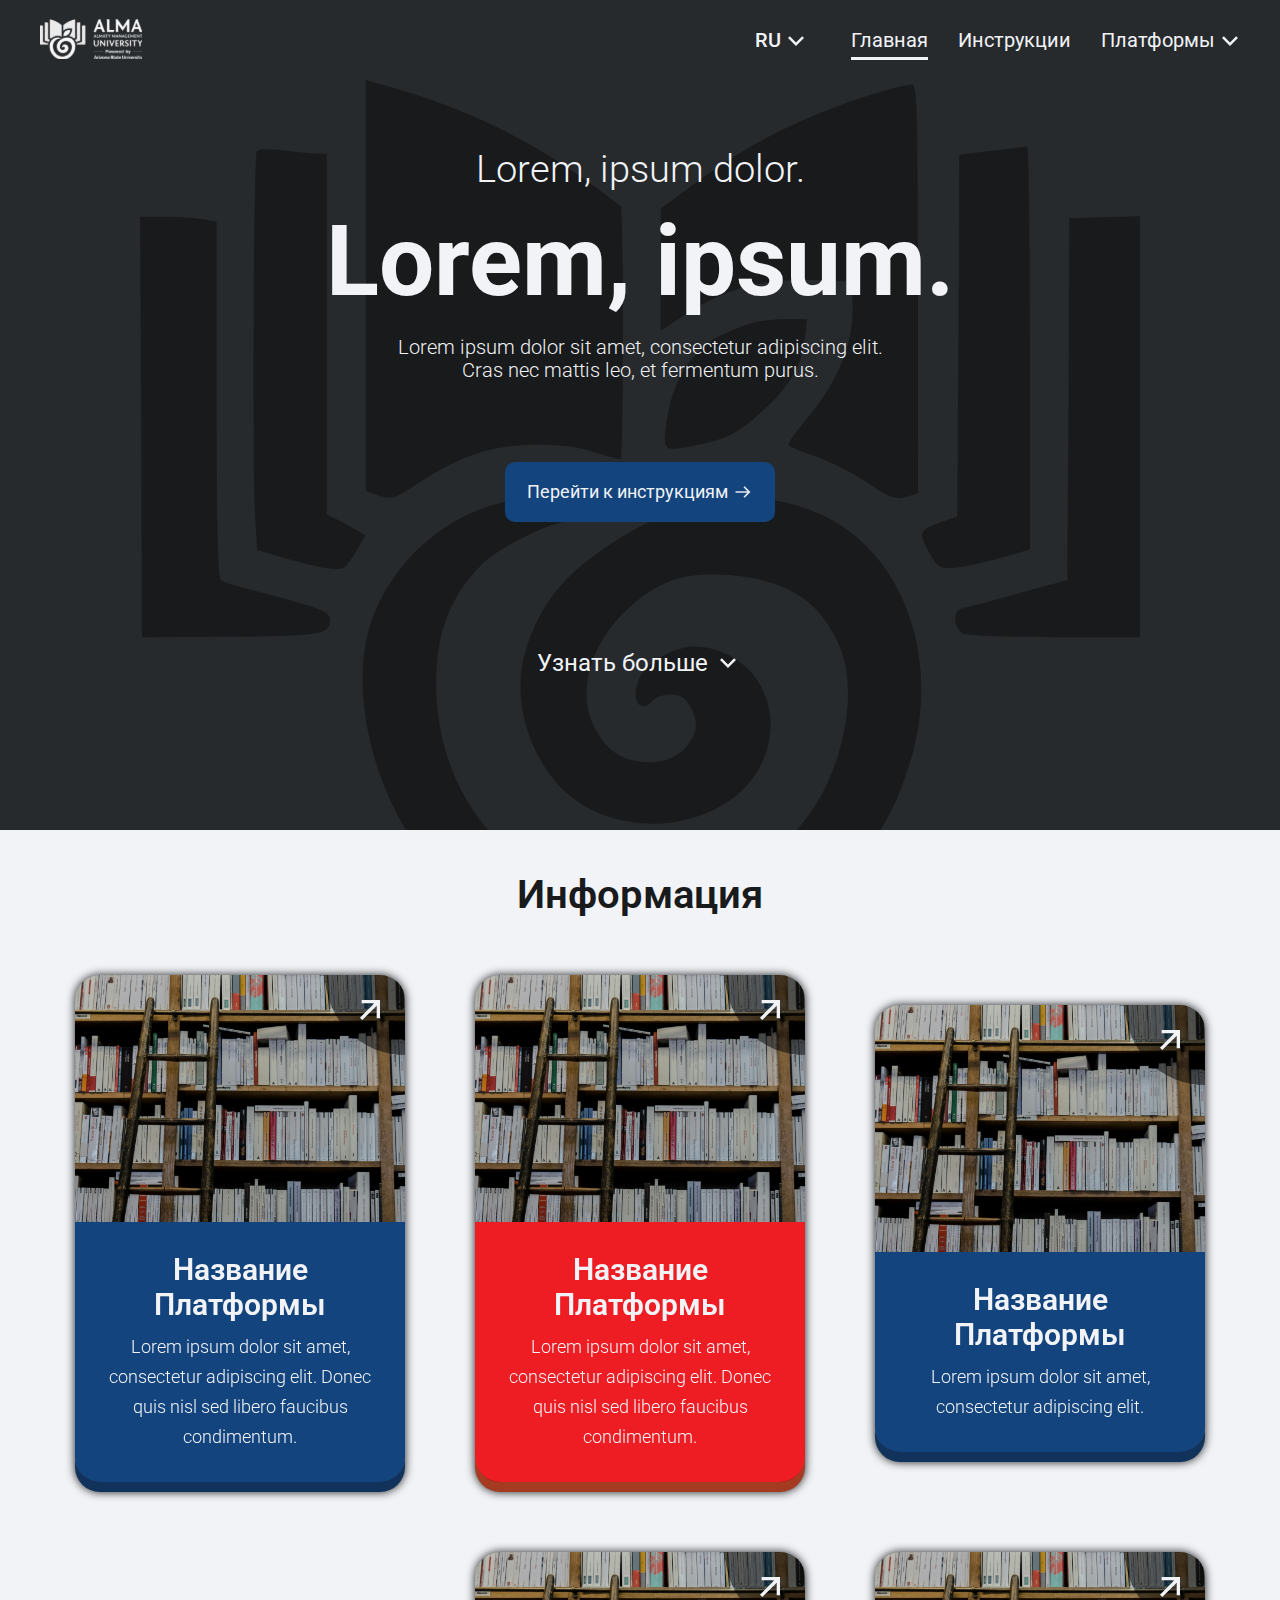
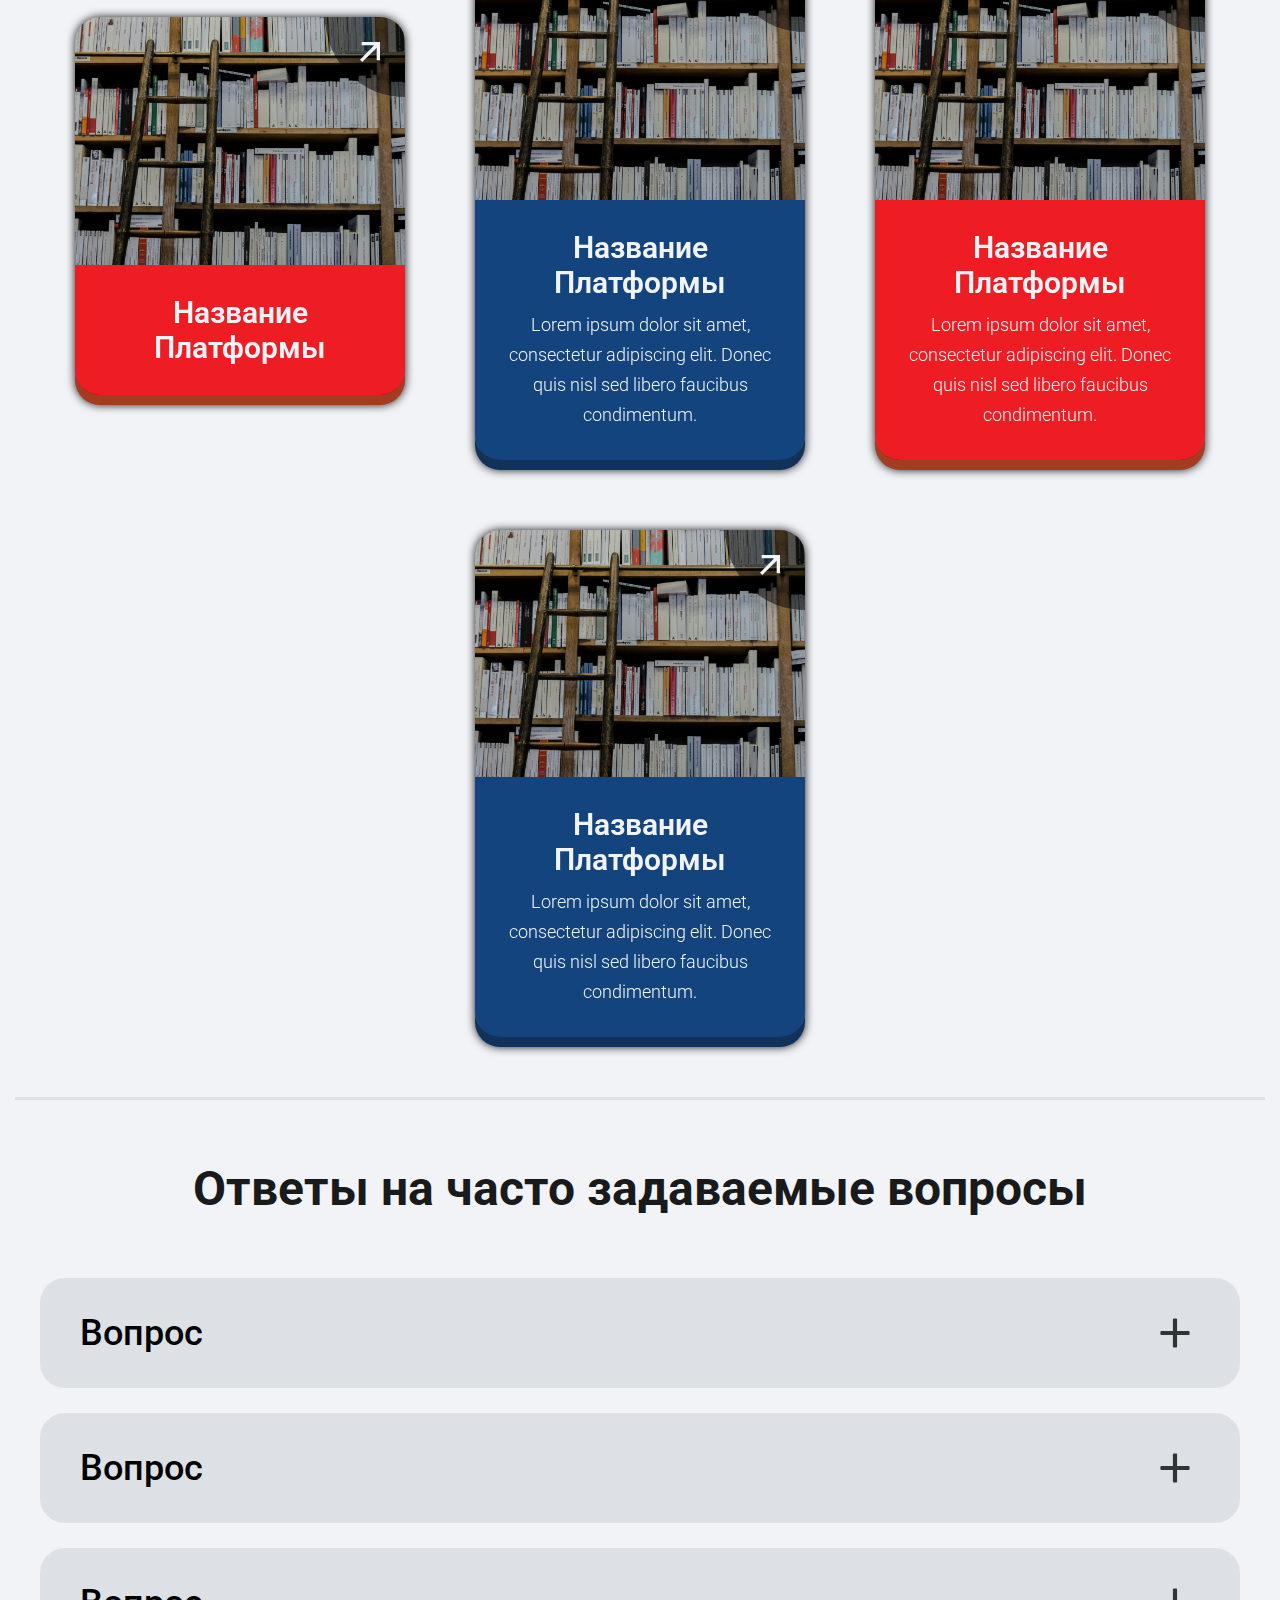
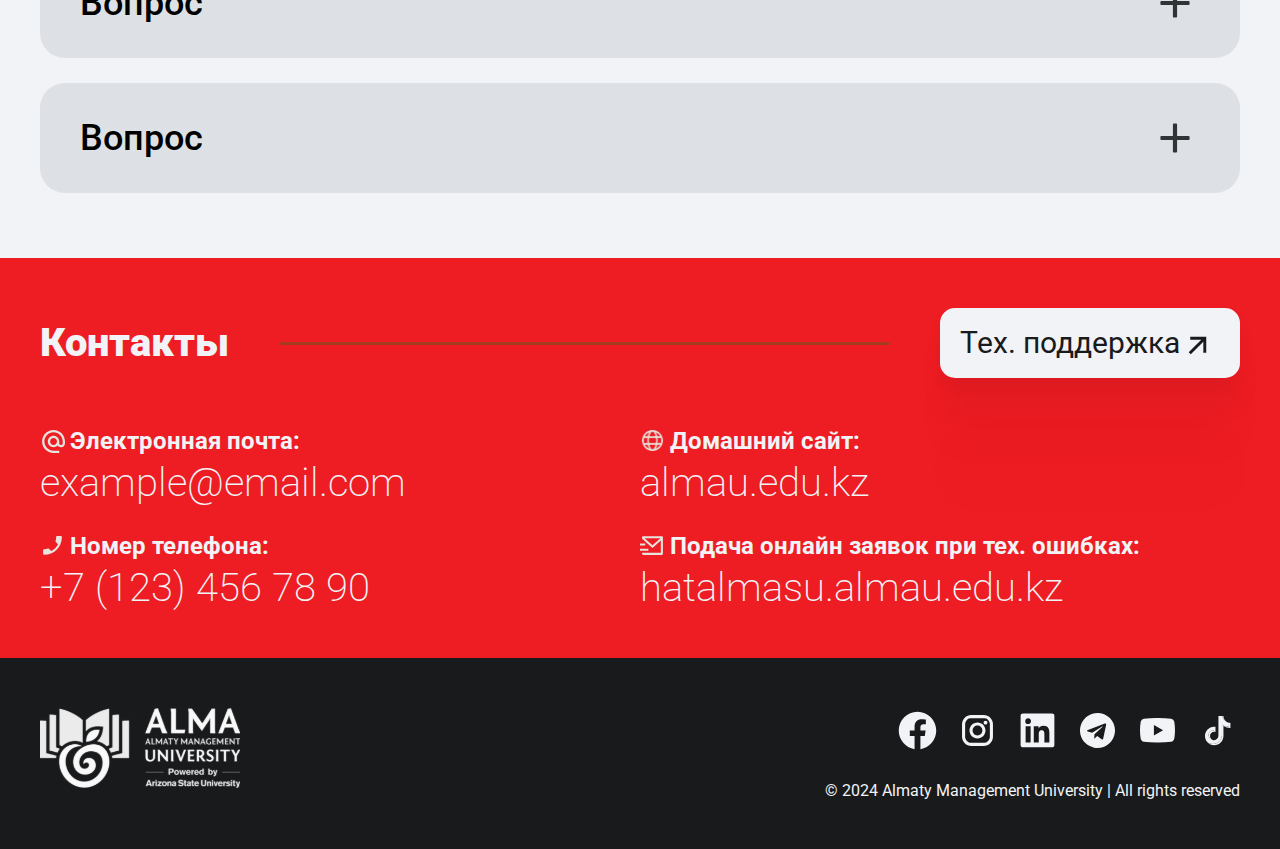
==== commit 064e81b5: "finished faq section" ====
--- a/index.html
+++ b/index.html
@@ -209,6 +209,52 @@
     </section>
     <!-- info -->
 
+    <!-- faq -->
+    <section class="faq">
+        <div class="faq__content">
+            <h2 class="faq__title">Ответы на часто задаваемые вопросы</h2>
+            <div class="faq__questions-continer">
+                <button class="faq__question">
+                    <div class="faq__question-header">
+                        <h3 class="faq__question-title">Вопрос</h3>
+                        <img src="./src/imgs/icons/cross.svg" alt="Cross icon" class="faq__question-cross-icon">
+                    </div>
+                    <div class="faq__question-body">
+                        <p class="faq__question-text">Lorem ipsum dolor sit amet, consectetur adipisicing elit. Illum architecto aperiam totam facilis ab pariatur.</p>
+                    </div>
+                </button>
+                <button class="faq__question">
+                    <div class="faq__question-header">
+                        <h3 class="faq__question-title">Вопрос</h3>
+                        <img src="./src/imgs/icons/cross.svg" alt="Cross icon" class="faq__question-cross-icon">
+                    </div>
+                    <div class="faq__question-body">
+                        <p class="faq__question-text">Lorem ipsum dolor, sit amet consectetur adipisicing elit. Nam veritatis similique reprehenderit beatae perferendis mollitia, tempore, inventore autem consequuntur laborum praesentium nulla. Aut nam rerum reprehenderit beatae laboriosam impedit repellendus, consequatur itaque placeat odio voluptatum culpa ut molestias laudantium in ullam perferendis incidunt? Nihil alias quaerat quos repudiandae sapiente ullam repellat similique libero expedita ipsa debitis quis quidem cupiditate, explicabo officia vitae, facere natus aspernatur culpa est soluta recusandae praesentium harum delectus. Quo alias cupiditate culpa? Ducimus a consequuntur tempore facere! Temporibus, veritatis tenetur, est id tempora ad ea similique saepe sunt dicta nihil? Optio veritatis quasi sequi placeat maxime.</p>
+                    </div>
+                </button>
+                <button class="faq__question">
+                    <div class="faq__question-header">
+                        <h3 class="faq__question-title">Вопрос</h3>
+                        <img src="./src/imgs/icons/cross.svg" alt="Cross icon" class="faq__question-cross-icon">
+                    </div>
+                    <div class="faq__question-body">
+                        <p class="faq__question-text">Lorem ipsum dolor, sit amet consectetur adipisicing elit. Nam veritatis similique reprehenderit beatae perferendis mollitia, tempore, inventore autem consequuntur laborum praesentium nulla. Aut nam rerum reprehenderit beatae laboriosam impedit repellendus, consequatur itaque placeat odio voluptatum culpa ut molestias laudantium in ullam perferendis incidunt?</p>
+                    </div>
+                </button>
+                <button class="faq__question">
+                    <div class="faq__question-header">
+                        <h3 class="faq__question-title">Вопрос</h3>
+                        <img src="./src/imgs/icons/cross.svg" alt="Cross icon" class="faq__question-cross-icon">
+                    </div>
+                    <div class="faq__question-body">
+                        <p class="faq__question-text">Lorem ipsum dolor, sit amet consectetur adipisicing elit. Nam veritatis similique reprehenderit beatae perferendis mollitia, tempore, inventore autem consequuntur laborum praesentium nulla.</p>
+                    </div>
+                </button>
+            </div>
+        </div>
+    </section>
+    <!-- faq -->
+
     <!-- contacts -->
     <section class="contacts">
         <div class="contacts__content">
--- a/src/styles/home-page.css
+++ b/src/styles/home-page.css
@@ -81,7 +81,7 @@
     background-color: var(--basic-light);
     color: var(--basic-dark-2);
     text-align: center;
-    padding: 4.5em 0;
+    padding: 4.5em 0 6em;
 }
 .info__content {
     max-width: 1250px;
@@ -169,4 +169,62 @@
     font-weight: 300;
     line-height: 30px;
 }
-/* info */+/* info */
+
+/* faq */
+.faq {
+    max-width: 100lvw;
+    background-color: var(--basic-light);
+}
+.faq__content {
+    border-top: 3px solid var(--basic-light-2);
+    max-width: 1250px;
+    padding: 6.5em 25px;
+    margin: 0 auto;
+    color: var(--basic-dark-2);
+}
+.faq__title {
+    font-size: 4.8em;
+    font-weight: 700;
+    text-align: center;
+    margin-bottom: 65px;
+}
+.faq__questions-continer {
+    display: flex;
+    flex-direction: column;
+    gap: 2.5em;
+}
+.faq__question {
+    background-color: var(--basic-light-2);
+    padding: 3em 4em;
+    border-radius: 25px;
+    text-align: left;
+    cursor: pointer;
+}
+.faq__question-header {
+    display: flex;
+    align-items: center;
+    justify-content: space-between;
+}
+.faq__question-body{
+    max-height: 0;
+    overflow: hidden;
+    transition: var(--transition-mid);
+}
+.faq__question-title {
+    font-size: 36px;
+    font-weight: 500;
+}
+.faq__question-cross-icon {
+    width: 50px;
+    transition: var(--transition-fast);
+}
+.faq__question-text {
+    font-size: 2.4em;
+    line-height: 40px;
+    font-weight: 300;
+}
+.question__cross-active{
+    transform: rotate(-45deg);
+}
+/* faq  */--- a/src/styles/general/media-queries.css
+++ b/src/styles/general/media-queries.css
@@ -139,6 +139,36 @@
     }
     /* info */
 
+    /* faq */
+    .faq {
+    }
+    .faq__content {
+    }
+    .faq__title {
+        font-size: 2.4em;
+    }
+    .faq__questions-continer {
+    }
+    .faq__question {
+        padding: 2em;
+        border-radius: 15px;
+    }
+    .faq__question-header {
+    }
+    .faq__question-title {
+        font-size: 2em;
+    }
+    .faq__question-cross-icon {
+        width: 30px;
+    }
+    .faq__question-body {
+    }
+    .faq__question-text {
+        font-size: 1.6em;
+        line-height: 25px;
+    }
+    /* faq */
+
     /* contacts */
     .contacts__title {
         font-size: 3.6em;
@@ -207,7 +237,7 @@
         margin: 0 auto;
         /* overflow-x: hidden; */
     }
-    .header, .hero, .info, .contacts, .footer{
+    .header, .hero, .info, .faq, .contacts, .footer{
         min-width: 300px;
     }
     .menu-open__btn{
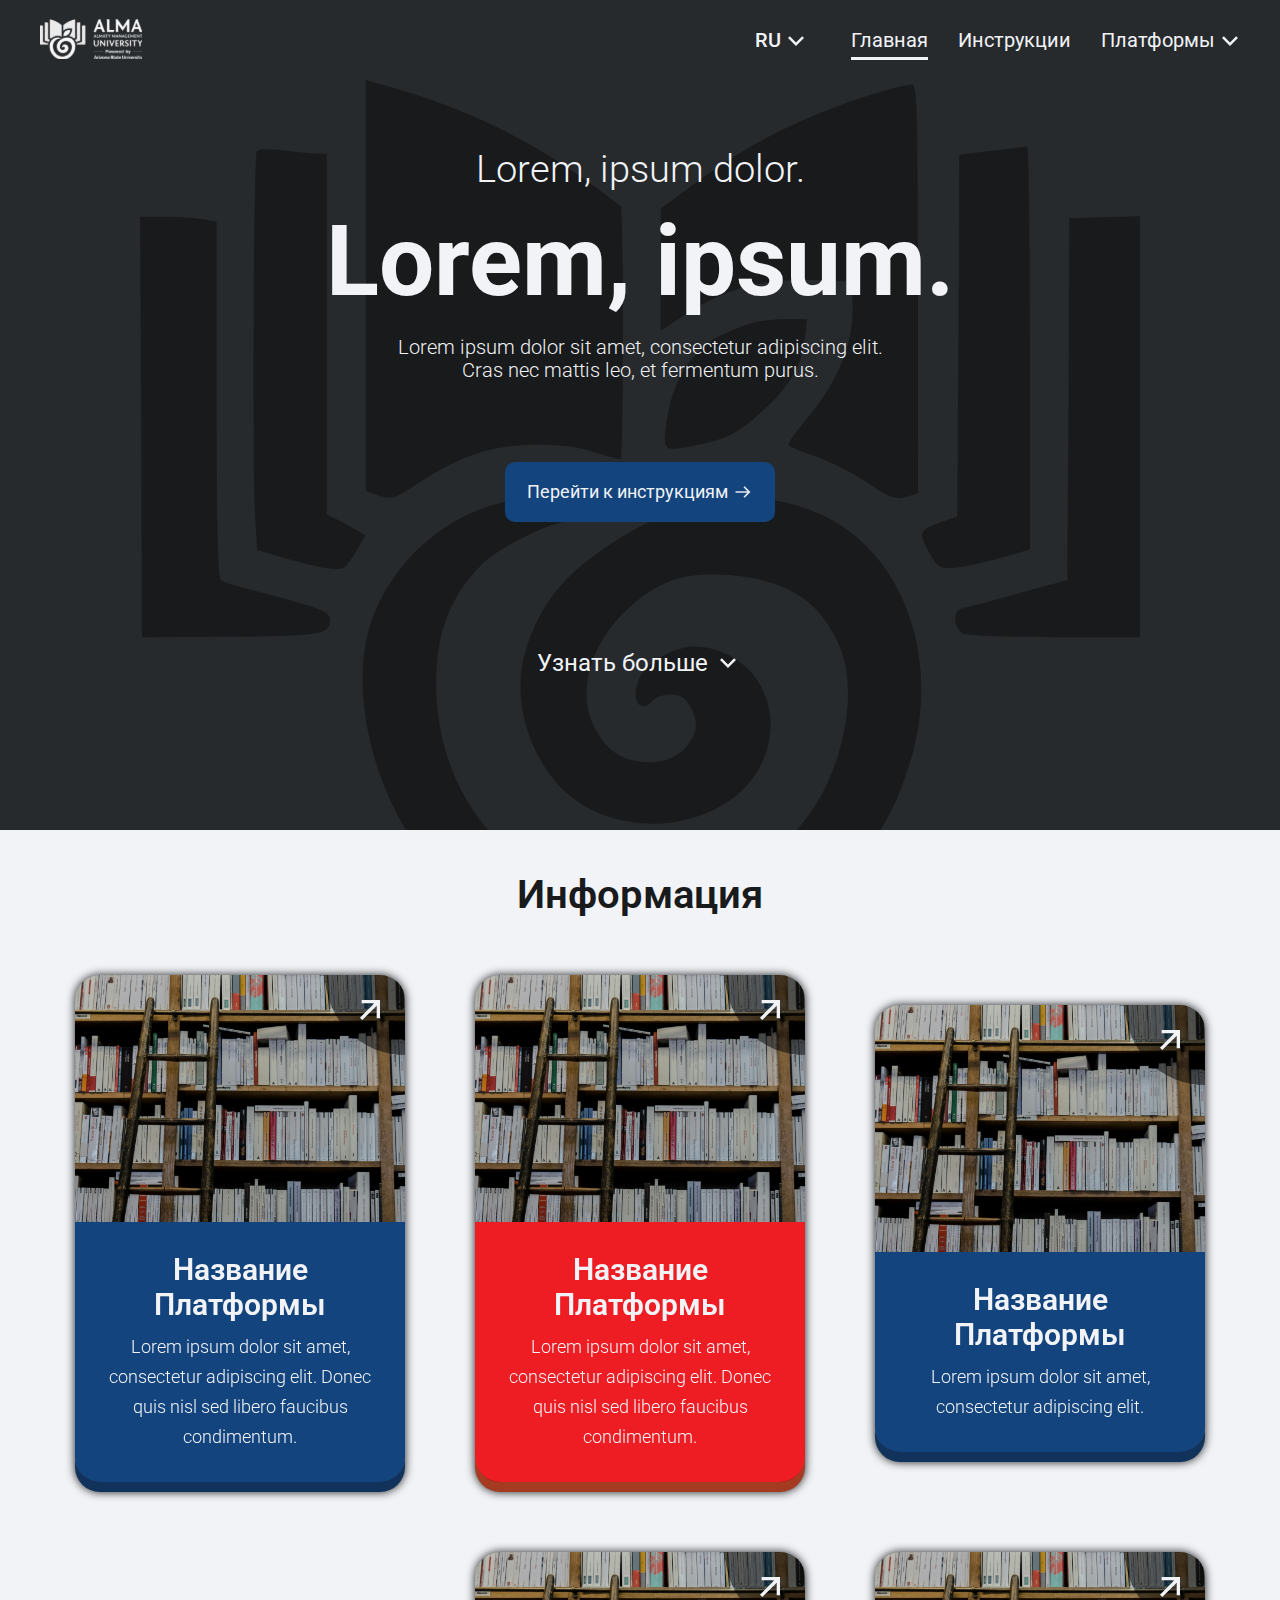
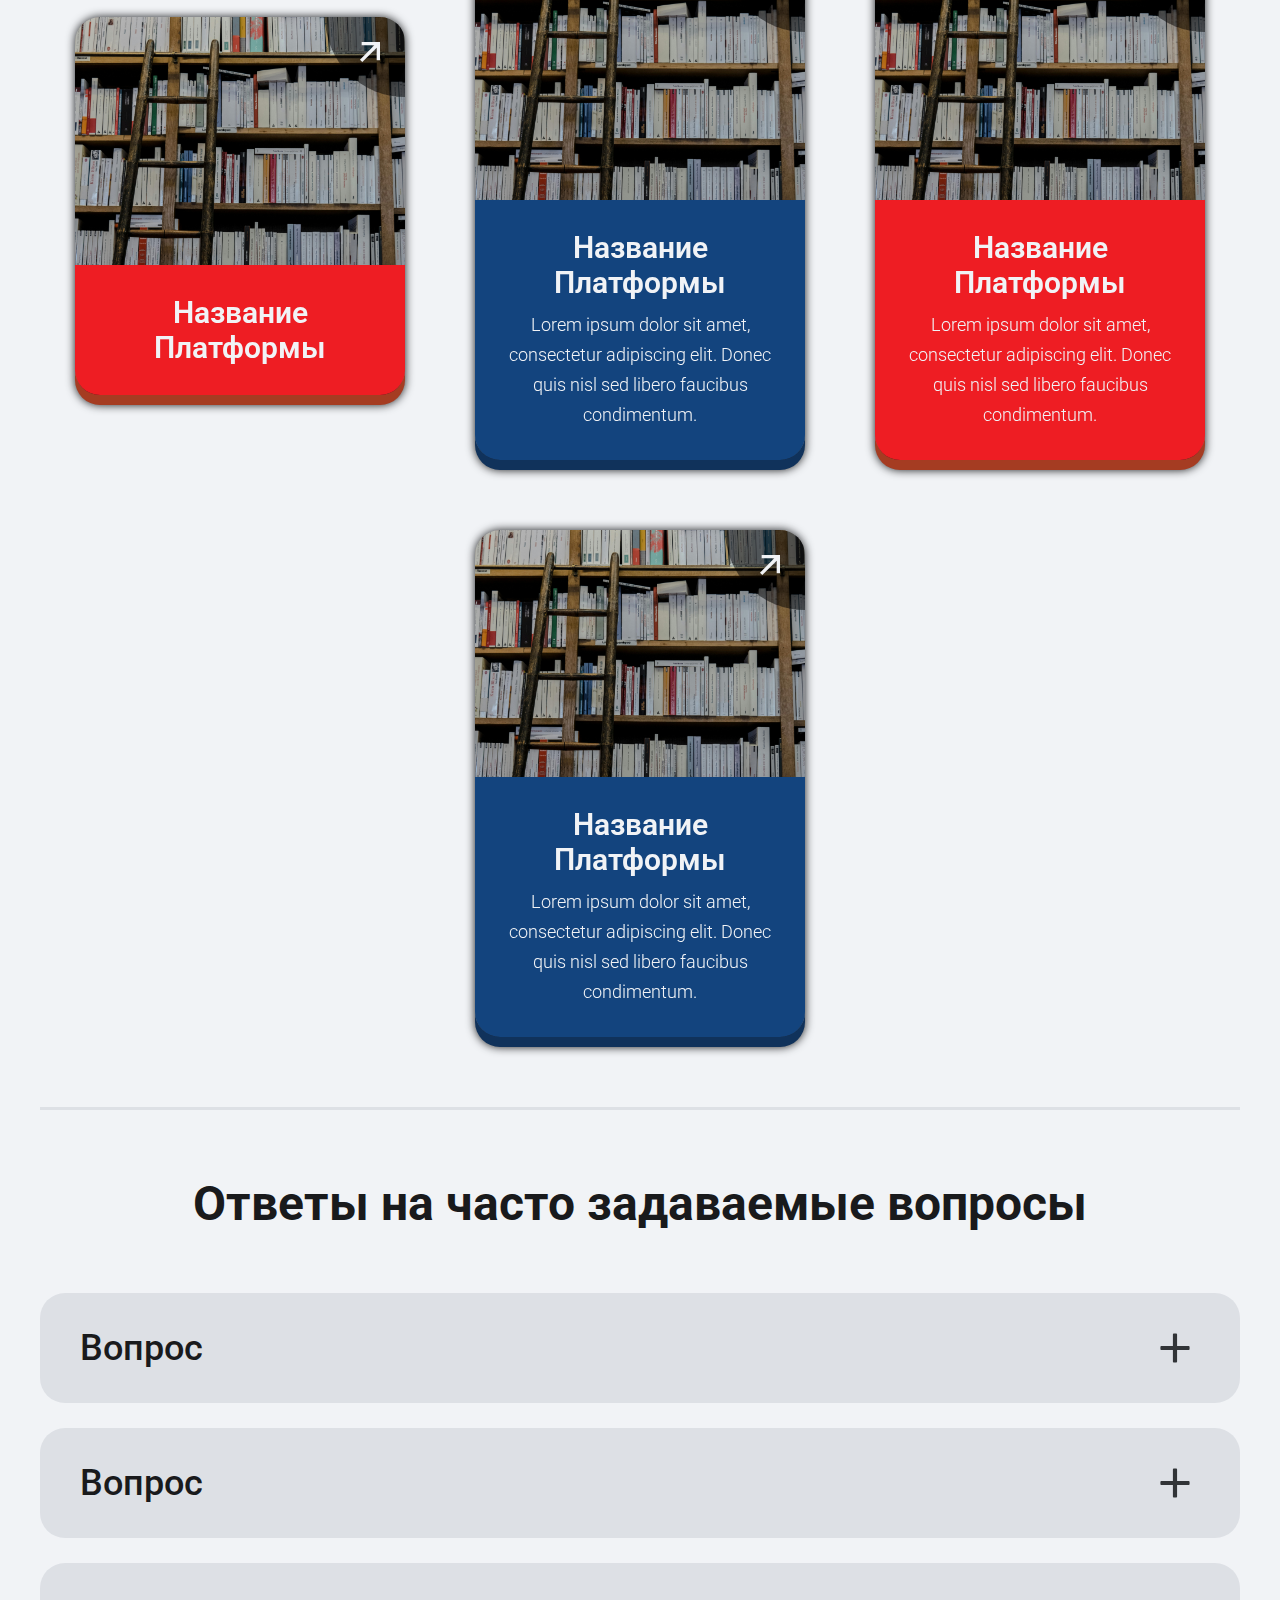
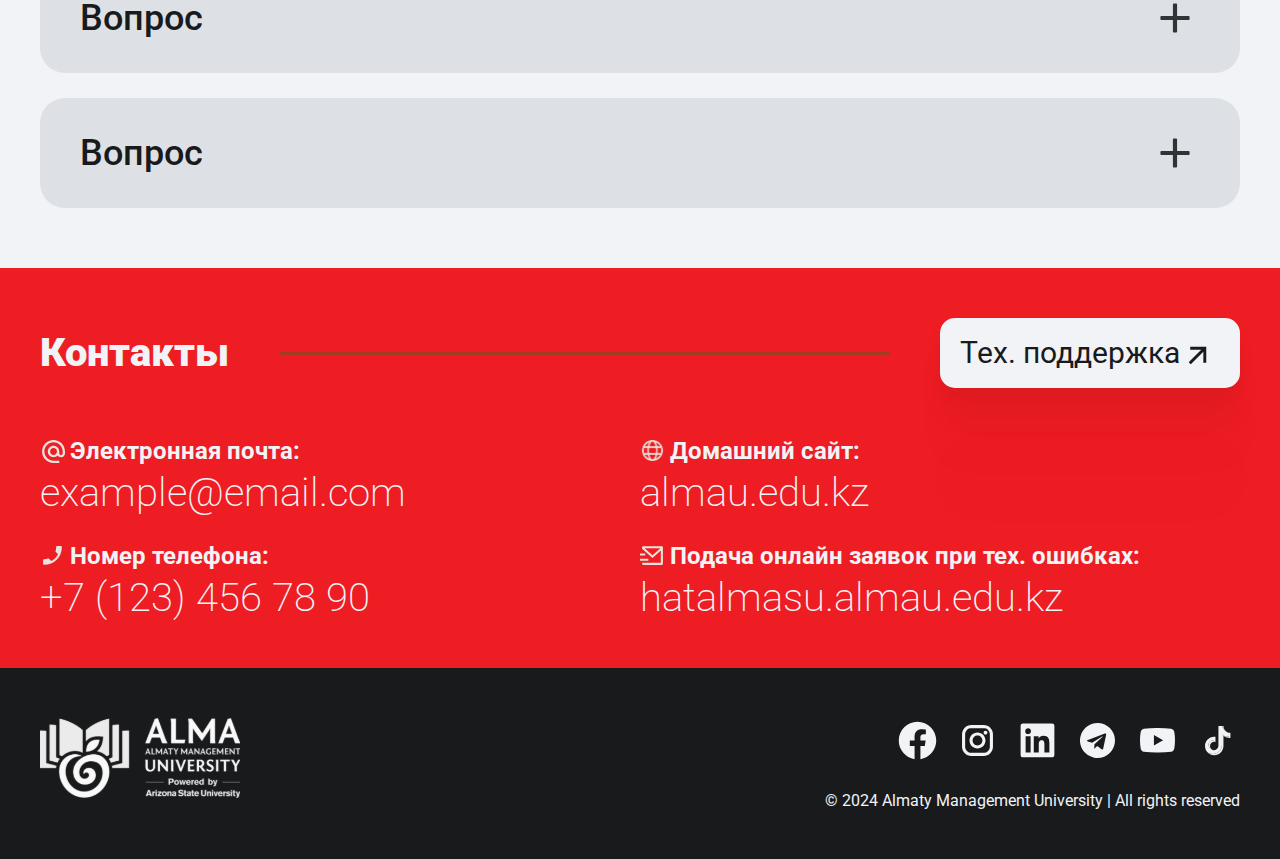
==== commit c903908c: "finished instrcutions page hero section" ====
--- a/index.html
+++ b/index.html
@@ -209,6 +209,12 @@
     </section>
     <!-- info -->
 
+    <!-- devider -->
+    <div class="sections-devider__wrapper">
+        <div class="sections-devider"></div>
+    </div>
+    <!-- devider -->
+
     <!-- faq -->
     <section class="faq">
         <div class="faq__content">
--- a/src/styles/general/general.css
+++ b/src/styles/general/general.css
@@ -210,19 +210,107 @@
 }
 /* HEADER */
 
+/* devider */
+.sections-devider__wrapper{
+    margin: 7em 0;
+    max-width: 100lvw;
+    height: 3px;
+    padding: 0 25px;
+}
+.sections-devider{
+    max-width: 1200px;
+    height: 100%;
+    background-color: var(--basic-light-2);
+    margin: 0 auto;
+}
+/* devider */
+
+/* FAQ */
+.faq {
+    max-width: 100lvw;
+}
+.faq__content {
+    max-width: 1250px;
+    padding: 0 25px 6em;
+    margin: 0 auto;
+    color: var(--basic-dark-2);
+    
+}
+.faq__title {
+    font-size: 4.8em;
+    font-weight: 700;
+    text-align: center;
+    margin-bottom: 65px;
+}
+.faq__questions-continer {
+    display: -webkit-box;
+    display: -ms-flexbox;
+    display: flex;
+    -webkit-box-orient: vertical;
+    -webkit-box-direction: normal;
+        -ms-flex-direction: column;
+            flex-direction: column;
+    gap: 2.5em;
+}
+.faq__question {
+    color: var(--basic-dark-2);
+    background-color: var(--basic-light-2);
+    padding: 3em 4em;
+    border-radius: 25px;
+    text-align: left;
+    cursor: pointer;
+}
+.faq__question-header {
+    display: -webkit-box;
+    display: -ms-flexbox;
+    display: flex;
+    -webkit-box-align: center;
+        -ms-flex-align: center;
+            align-items: center;
+    -webkit-box-pack: justify;
+        -ms-flex-pack: justify;
+            justify-content: space-between;
+}
+.faq__question-body{
+    max-height: 0;
+    overflow: hidden;
+    -webkit-transition: var(--transition-mid);
+    -o-transition: var(--transition-mid);
+    transition: var(--transition-mid);
+}
+.faq__question-title {
+    font-size: 36px;
+    font-weight: 500;
+}
+.faq__question-cross-icon {
+    width: 50px;
+    -webkit-transition: var(--transition-fast);
+    -o-transition: var(--transition-fast);
+    transition: var(--transition-fast);
+}
+.faq__question-text {
+    font-size: 2.4em;
+    line-height: 40px;
+    font-weight: 300;
+}
+.question__cross-active{
+    -webkit-transform: rotate(-45deg);
+        -ms-transform: rotate(-45deg);
+            transform: rotate(-45deg);
+}
+/* FAQ  */
+
 /* CONTACTS */
 .contacts {
     max-width: 100vw;
     background-color: var(--basic-red);
     color: var(--basic-light);
 }
-
 .contacts__content{
     max-width: 1250px;
     padding: 5em 25px;
     margin: 0 auto;
 }
-
 .contacts__header {
     display: -webkit-box;
     display: -ms-flexbox;
@@ -232,12 +320,10 @@
             align-items: center;
     margin-bottom: 5em;
 }
-
 .contacts__title {
     font-weight: 900;
     font-size: 4em;
 }
-
 .contacts__decor-line {
     background-color: var(--basic-red-2);
     width: 100%;
@@ -245,7 +331,6 @@
     margin: 0 5em;
     border-radius: 50em;
 }
-
 .contacts__btn {
     display: -webkit-box;
     display: -ms-flexbox;
--- a/src/styles/home-page.css
+++ b/src/styles/home-page.css
@@ -1,7 +1,9 @@
 @import url('vars.css');
 @import url('media-queries.css');
 
-/* hero */
+body{
+    background-color: var(--basic-light);
+}
 .hero {
     max-width: 100lvw;
     min-height: 100px;
@@ -17,9 +19,16 @@
     background: url('../imgs/general/decor-dark.svg') center 0/80% no-repeat;
 }
 .hero__text--block {
-    display: flex;
-    flex-direction: column;
-    align-items: center;
+    display: -webkit-box;
+    display: -ms-flexbox;
+    display: flex;
+    -webkit-box-orient: vertical;
+    -webkit-box-direction: normal;
+        -ms-flex-direction: column;
+            flex-direction: column;
+    -webkit-box-align: center;
+        -ms-flex-align: center;
+            align-items: center;
     row-gap: 2.5em;
     margin-bottom: 8em;
 }
@@ -47,15 +56,27 @@
     padding: 20px;
     border-radius: 10px;
 
-    display: flex;
-    justify-content: center;
-    align-items: center;
+    display: -webkit-box;
+
+    display: -ms-flexbox;
+
+    display: flex;
+    -webkit-box-pack: center;
+        -ms-flex-pack: center;
+            justify-content: center;
+    -webkit-box-align: center;
+        -ms-flex-align: center;
+            align-items: center;
     gap: 5px;
 }
 .hero__btn:hover .hero__btn-icon{
-    transform: translateX(25%);
+    -webkit-transform: translateX(25%);
+        -ms-transform: translateX(25%);
+            transform: translateX(25%);
 }
 .hero__btn-icon {
+    -webkit-transition: var(--transition-fast);
+    -o-transition: var(--transition-fast);
     transition: var(--transition-fast);
 }
 .hero__scroll-btn {
@@ -63,25 +84,36 @@
     color: var(--basic-light);
 
     margin: 0 auto;
-    transition: var(--transition-fast);
-
-    display: flex;
-    justify-content: center;
-    align-items: center;
+    -webkit-transition: var(--transition-fast);
+    -o-transition: var(--transition-fast);
+    transition: var(--transition-fast);
+
+    display: -webkit-box;
+
+    display: -ms-flexbox;
+
+    display: flex;
+    -webkit-box-pack: center;
+        -ms-flex-pack: center;
+            justify-content: center;
+    -webkit-box-align: center;
+        -ms-flex-align: center;
+            align-items: center;
     gap: 5px;
 }
 .hero__scroll-btn:hover{
-    transform: translateY(15%);
+    -webkit-transform: translateY(15%);
+        -ms-transform: translateY(15%);
+            transform: translateY(15%);
 }
 /* hero */
 
 /* info */
 .info {
     max-width: 100lvw;
-    background-color: var(--basic-light);
     color: var(--basic-dark-2);
     text-align: center;
-    padding: 4.5em 0 6em;
+    padding-top: 4.5em;
 }
 .info__content {
     max-width: 1250px;
@@ -94,6 +126,7 @@
     margin-bottom: 1.5em;
 }
 .info__cards-container{
+    display: -ms-grid;
     display: grid;
     grid-template-columns: repeat(auto-fit, minmax(370px, 1fr));
     place-items: center;
@@ -106,23 +139,34 @@
     background-color: var(--basic-red);
 }
 .info__card-link-wrapper:nth-child(even) .info__card {
-    box-shadow: 0 10px 0px 0px var(--basic-red-2);
+    -webkit-box-shadow: 0 10px 0px 0px var(--basic-red-2);
+            box-shadow: 0 10px 0px 0px var(--basic-red-2);
 }
 .info__card {
     max-width: 330px;
     min-height: 300px;
     border-radius: 25px;
-    box-shadow: 0 10px 0px 0px var(--basic-blue-2);
-    filter: drop-shadow(0 0 5px var(--basic-dark-2));
+    -webkit-box-shadow: 0 10px 0px 0px var(--basic-blue-2);
+            box-shadow: 0 10px 0px 0px var(--basic-blue-2);
+    -webkit-filter: drop-shadow(0 0 5px var(--basic-dark-2));
+            filter: drop-shadow(0 0 5px var(--basic-dark-2));
+    -webkit-transition: var(--transition-fast);
+    -o-transition: var(--transition-fast);
     transition: var(--transition-fast);
 }
 .info__card:hover{
-    transform: translateY(-1%);
-    filter: drop-shadow(0 5px 10px var(--basic-dark-2));
+    -webkit-transform: translateY(-1%);
+        -ms-transform: translateY(-1%);
+            transform: translateY(-1%);
+    -webkit-filter: drop-shadow(0 5px 10px var(--basic-dark-2));
+            filter: drop-shadow(0 5px 10px var(--basic-dark-2));
 }
 .info__card:active{
-    transform: translateY(0%);
-    filter: drop-shadow(0 0 5px var(--basic-dark-2));
+    -webkit-transform: translateY(0%);
+        -ms-transform: translateY(0%);
+            transform: translateY(0%);
+    -webkit-filter: drop-shadow(0 0 5px var(--basic-dark-2));
+            filter: drop-shadow(0 0 5px var(--basic-dark-2));
 }
 .info__card:hover .info__card-icon-wrapper{
     padding: 2em;
@@ -141,6 +185,8 @@
     border-radius: 0 25px 0 100%;
 }
 .info__card-icon {
+    -webkit-transition: var(--transition-fast);
+    -o-transition: var(--transition-fast);
     transition: var(--transition-fast);
     width: 40px;
     position: relative;
@@ -155,8 +201,13 @@
     padding: 3em 2em;
     color: var(--basic-light);
     border-radius: 0 0 25px 25px;
-    display: flex;
-    flex-direction: column;
+    display: -webkit-box;
+    display: -ms-flexbox;
+    display: flex;
+    -webkit-box-orient: vertical;
+    -webkit-box-direction: normal;
+        -ms-flex-direction: column;
+            flex-direction: column;
     gap: 1em;
 }
 .info__card-body-title {
@@ -169,62 +220,4 @@
     font-weight: 300;
     line-height: 30px;
 }
-/* info */
-
-/* faq */
-.faq {
-    max-width: 100lvw;
-    background-color: var(--basic-light);
-}
-.faq__content {
-    border-top: 3px solid var(--basic-light-2);
-    max-width: 1250px;
-    padding: 6.5em 25px;
-    margin: 0 auto;
-    color: var(--basic-dark-2);
-}
-.faq__title {
-    font-size: 4.8em;
-    font-weight: 700;
-    text-align: center;
-    margin-bottom: 65px;
-}
-.faq__questions-continer {
-    display: flex;
-    flex-direction: column;
-    gap: 2.5em;
-}
-.faq__question {
-    background-color: var(--basic-light-2);
-    padding: 3em 4em;
-    border-radius: 25px;
-    text-align: left;
-    cursor: pointer;
-}
-.faq__question-header {
-    display: flex;
-    align-items: center;
-    justify-content: space-between;
-}
-.faq__question-body{
-    max-height: 0;
-    overflow: hidden;
-    transition: var(--transition-mid);
-}
-.faq__question-title {
-    font-size: 36px;
-    font-weight: 500;
-}
-.faq__question-cross-icon {
-    width: 50px;
-    transition: var(--transition-fast);
-}
-.faq__question-text {
-    font-size: 2.4em;
-    line-height: 40px;
-    font-weight: 300;
-}
-.question__cross-active{
-    transform: rotate(-45deg);
-}
-/* faq  */+/* info */--- a/src/styles/general/media-queries.css
+++ b/src/styles/general/media-queries.css
@@ -10,7 +10,7 @@
 
         position: absolute;
         left: 0;
-        top: -100%;
+        top: -115%;
         z-index: 10;
 
         width: 100vw;
@@ -76,11 +76,17 @@
     }
     /* header */
 
-    /* hero */
+    /* home page hero */
     .hero__content {
         background-position: center 50px;
     }
-    /* hero */
+    /* home page hero */
+
+    /* instructions page hero */
+    .instructions-page .hero__text--block {
+        padding-top: 12em;
+    }
+    /* instructions page hero */
 
     /* contacts */
     .contacts__content {
@@ -101,7 +107,7 @@
 }
 
 @media screen and (max-width:550px){
-    /* hero */
+    /* home page hero */
     .hero{
         min-height: 500px;
     }
@@ -130,38 +136,48 @@
     .hero__scroll-icon {
         max-width: 25px;
     }
-    /* hero */
-
-    /* info */
+    /* home page hero */
+
+    /* instructions page hero */
+    .instructions-page .hero__text--block {
+        padding-top: 6em;
+        text-align: center;
+    }
+    .instructions-page .hero__description{
+        margin-left: 0;
+        font-size: 1.6em;
+        line-height: 25px;
+    }
+    .instructions-page .hero__btn{
+        margin: 0 auto 4em  ;
+    }
+    /* instructions page hero */
+
+    /* home page info */
     .info__cards-container{
+        display: -webkit-box;
+        display: -ms-flexbox;
         display: flex;
-        flex-direction: column;
-    }
-    /* info */
+        -webkit-box-orient: vertical;
+        -webkit-box-direction: normal;
+            -ms-flex-direction: column;
+                flex-direction: column;
+    }
+    /* home page info */
 
     /* faq */
-    .faq {
-    }
-    .faq__content {
-    }
     .faq__title {
         font-size: 2.4em;
-    }
-    .faq__questions-continer {
     }
     .faq__question {
         padding: 2em;
         border-radius: 15px;
     }
-    .faq__question-header {
-    }
     .faq__question-title {
         font-size: 2em;
     }
     .faq__question-cross-icon {
         width: 30px;
-    }
-    .faq__question-body {
     }
     .faq__question-text {
         font-size: 1.6em;
@@ -235,9 +251,8 @@
         width: 100%;
         min-width: 300px;
         margin: 0 auto;
-        /* overflow-x: hidden; */
-    }
-    .header, .hero, .info, .faq, .contacts, .footer{
+    }
+    .header, .hero, .info, .sections-devider__wrapper, .faq, .contacts, .footer{
         min-width: 300px;
     }
     .menu-open__btn{
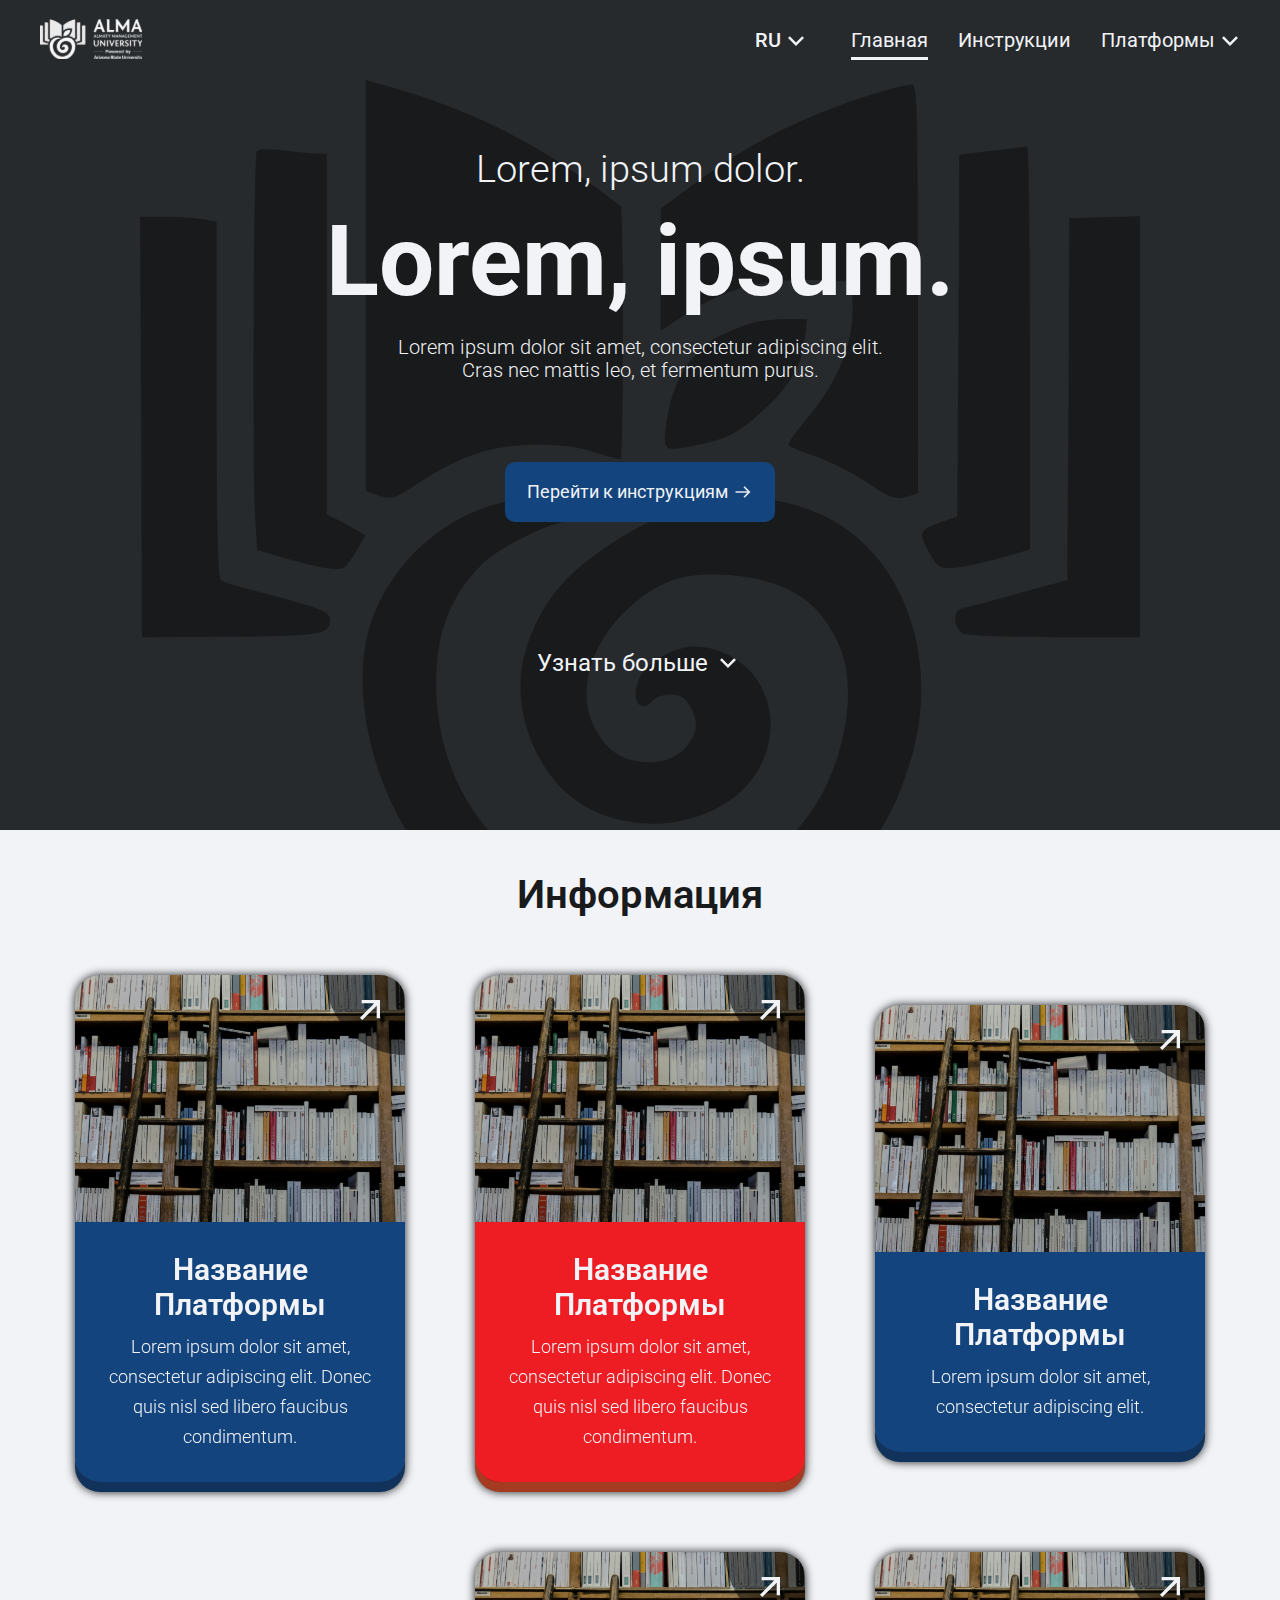
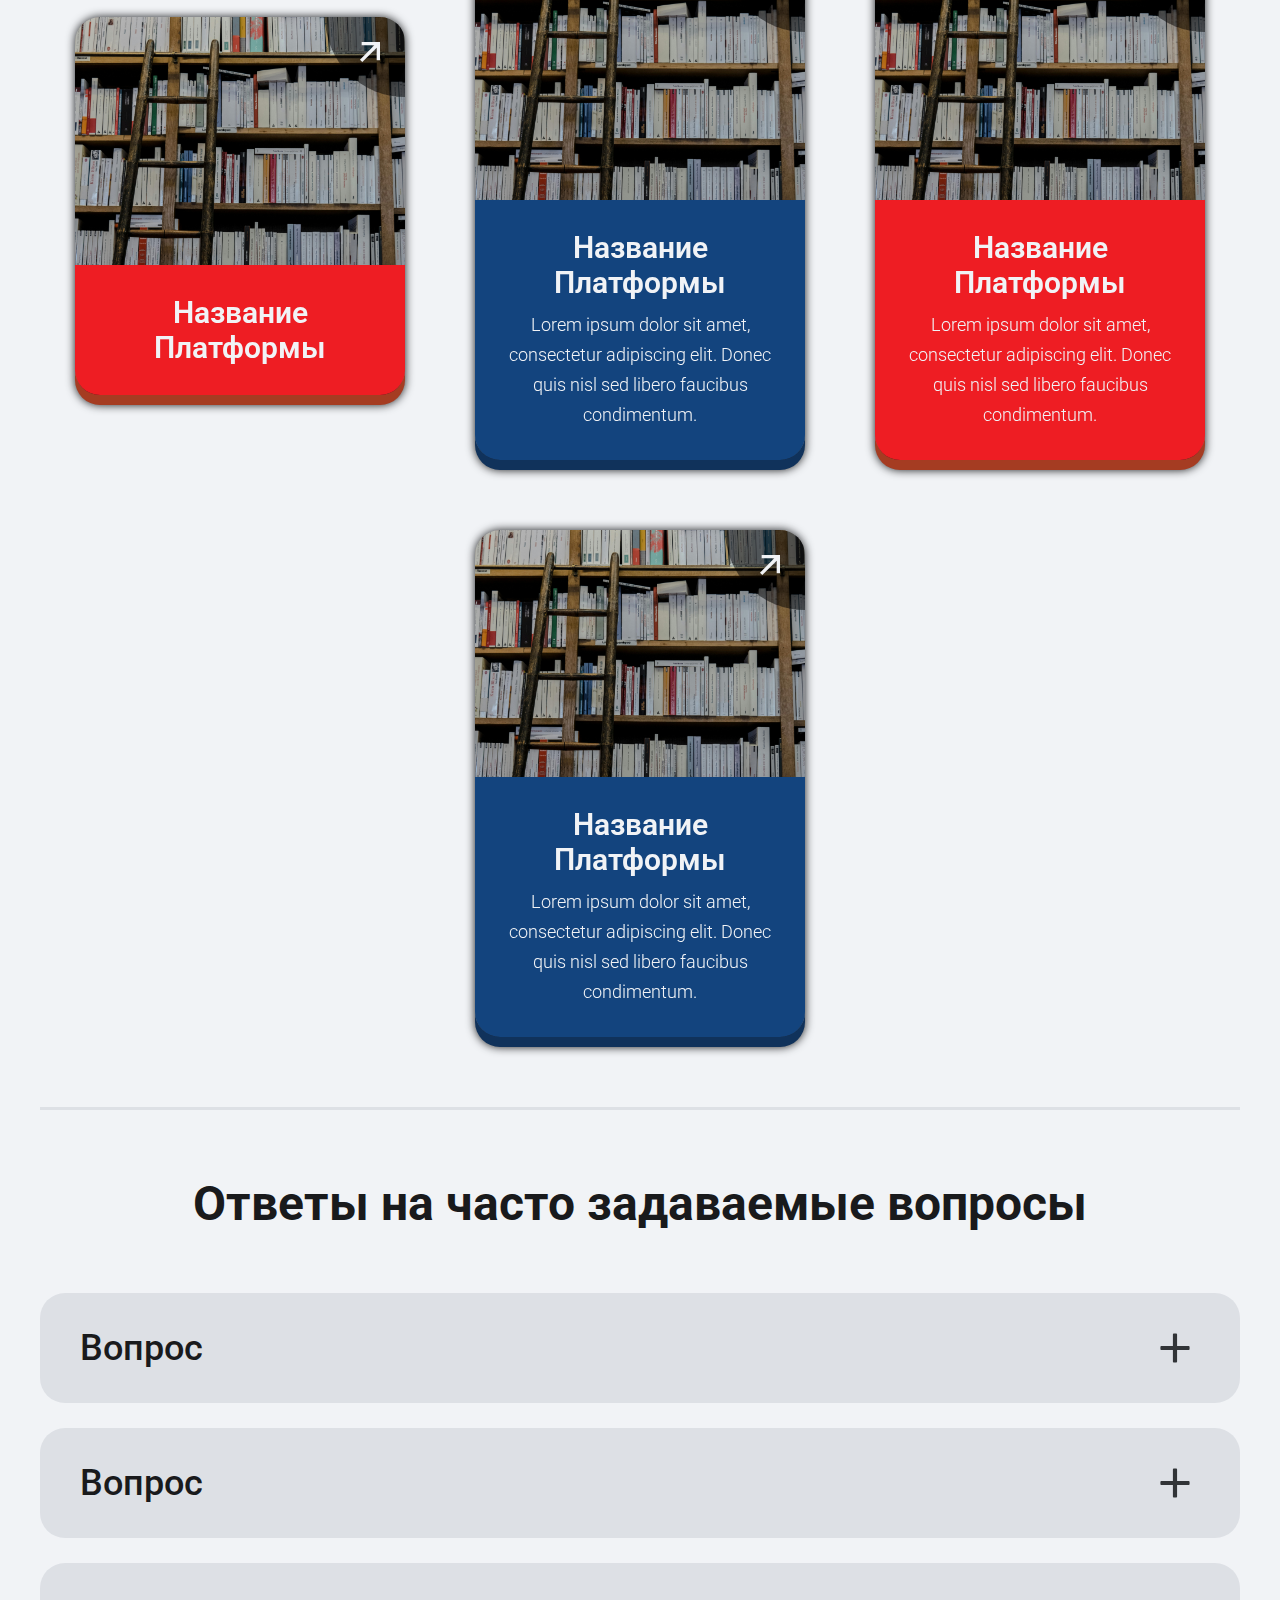
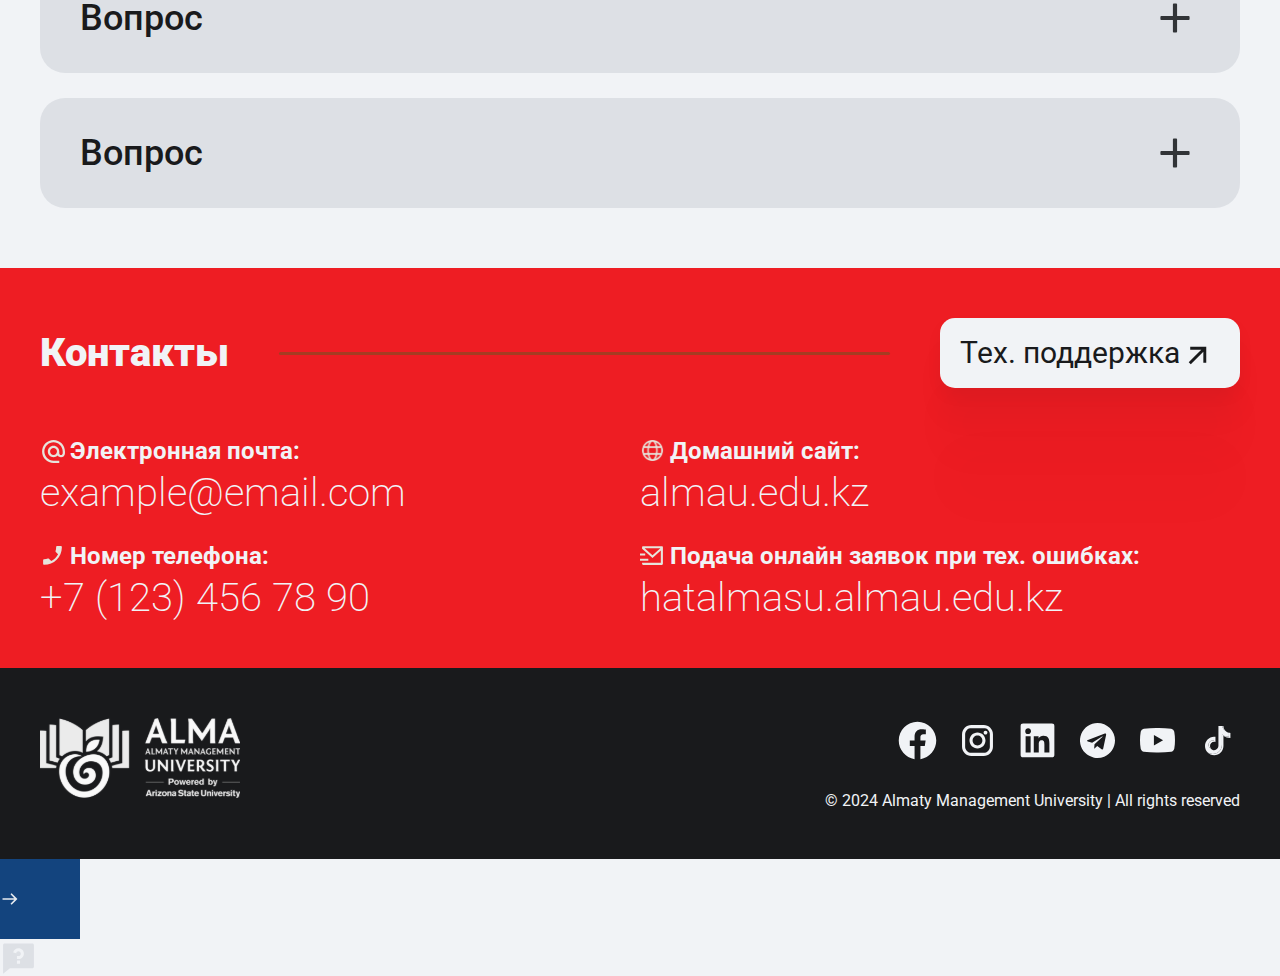
==== commit 68fcd610: "fixed: info btns text color, options covering nav menu on mobile devices, also added favicon" ====
--- a/index.html
+++ b/index.html
@@ -4,6 +4,7 @@
     <meta charset="UTF-8">
     <meta name="viewport" content="width=device-width, initial-scale=1.0">
     <meta name="description" content='Информационная сайт отдела "Управление онлайн образованием"'>
+    <link rel="shortcut icon" href="./src/imgs/general/favicon.ico" type="image/x-icon">
     <!-- styles -->
     <link rel="stylesheet" href="/src/styles/general/reset.css"> 
     <link rel="stylesheet" href="/src/styles/general/general.css">
@@ -357,8 +358,18 @@
     </footer>
     <!-- footer -->
 
-    <script src="./src/js/home-page.js"></script>
-    <script defer src="./src/js/header.js"></script>
+    <!-- side buttons -->
+    <div class="side__btns--block">
+        <button class="scroll-to-top__btn">
+            <img src="./src/imgs/icons/arrow-1.svg" alt="Arrow Icon" class="btn-icon">
+        </button>
+        <a href="#!" class="support__btn">
+            <img src="./src/imgs/icons/support.svg" alt="Support Icon" class="btn-icon">
+        </a>
+    </div>
+    <!-- side buttons -->
+
+    <script defer src="./src/js/general.js"></script>
     <noscript>Please enable JavaScript in your browser!</noscript>
 </body>
 </html>--- a/src/styles/general/general.css
+++ b/src/styles/general/general.css
@@ -6,9 +6,13 @@
     -webkit-font-smoothing: antialiased;
     -moz-osx-font-smoothing: grayscale;
 }
+.body-nav-lock {
+    position: fixed;
+    overflow: hidden;
+    width: 100%;
+}
 .body-lock {
     overflow: hidden;
-    position: fixed;
     width: 100%;
 }
 /* body */
@@ -476,6 +480,20 @@
 }
 /* FOOTER */
 
+/* SIDE BUTTONS */
+.side__btns--block {
+    display: flex;
+    flex-direction: column;
+}
+.scroll-to-top__btn {
+    max-width: 80px;
+    height: 80px;
+    background-color: var(--basic-blue);
+}
+.support__btn {
+}
+/* SIDE BUTTONS */
+
 /* ALL */
 .header__logo, .footer__logo, .social-icon{
     -webkit-transition: var(--transition-fast);
--- a/src/styles/general/media-queries.css
+++ b/src/styles/general/media-queries.css
@@ -1,3 +1,12 @@
+@media screen and (max-width:1200px){
+    .img-opened{
+        object-fit: contain;
+        height: 100dvh;
+        max-width: 100dvh;
+        border-radius: 15px;
+    }
+}
+
 @media screen and (max-width:770px) {
     /* header */
     .header__nav-items{
@@ -11,7 +20,7 @@
         position: absolute;
         left: 0;
         top: -115%;
-        z-index: 10;
+        z-index: 100;
 
         width: 100vw;
         min-height: 100lvh;
@@ -88,6 +97,13 @@
     }
     /* instructions page hero */
 
+    /* instructions page body */
+    body{
+        background-position: left 200px;
+        background-size: 125vw;
+    }
+    /* instructions page body */
+    
     /* contacts */
     .contacts__content {
         padding: 3em 25px 5em;
@@ -164,6 +180,94 @@
                 flex-direction: column;
     }
     /* home page info */
+
+    /* instructions page body */
+    body{
+        background-image: none;
+    }
+    /* instructions page body */
+
+    /* instructions */
+    .mobile-devider{
+        display: block;
+    }
+    .instructions{
+        margin-bottom: 0;
+    }
+    .instructions__title {
+        font-size: 2.4em;
+    }
+    .instructions__select-options {
+        position: static;
+        width: 100%;
+    }
+    .instructions__select-btn {
+        font-size: 2em;
+        padding: 10px 15px;
+        text-align: left;
+    }
+    .instructions__select-option {
+        text-align: left;
+        font-size: 2em;
+        padding: 10px 15px;
+        z-index: 98;
+    }
+    .instructions__info--block {
+        margin: -5em 0 9em;
+        padding: 0 20px;
+    }
+    .instructions__header {
+        margin-top: -15px;
+    }
+    .instructions__header-icon {
+        width: 55px;
+        padding: 15px;
+    }
+    .instructions__header-title {
+        font-size: 1.8em;
+    }
+    .instructions p {
+        font-size: 1.4em;
+        line-height: 20px;
+        margin: 20px 0;
+    }
+    .instructions__info-img--block {
+        margin: 15px 0;
+        padding: 0;
+    }
+    .instructions__info-btn {
+        margin: 15px auto;
+    }
+    .instructions__info-btn-text {
+        font-size: 1.6em;
+    }
+    .instructions__info-btn-icon {
+        width: 20px;
+    }
+    .instructions__cards-container {
+        display: -webkit-box;
+        display: -ms-flexbox;
+        display: flex;
+        -webkit-box-orient: vertical;
+        -webkit-box-direction: normal;
+            -ms-flex-direction: column;
+                flex-direction: column;
+    }
+    .instructions__card {
+        padding: 0 20px;
+        margin: -5em 0 9em;
+    }
+    .instructions__card:last-child{
+        margin-bottom: 0;
+    }
+    .instructions__card-btn {
+        padding: 15px 0;
+        font-size: 1.8em;
+    }
+    .instructions__card-btn-icon {
+        width: 20px;
+    }
+    /* instructions */
 
     /* faq */
     .faq__title {
@@ -252,7 +356,7 @@
         min-width: 300px;
         margin: 0 auto;
     }
-    .header, .hero, .info, .sections-devider__wrapper, .faq, .contacts, .footer{
+    .header, .hero, .info, .instructions, .sections-devider__wrapper, .faq, .contacts, .footer{
         min-width: 300px;
     }
     .menu-open__btn{
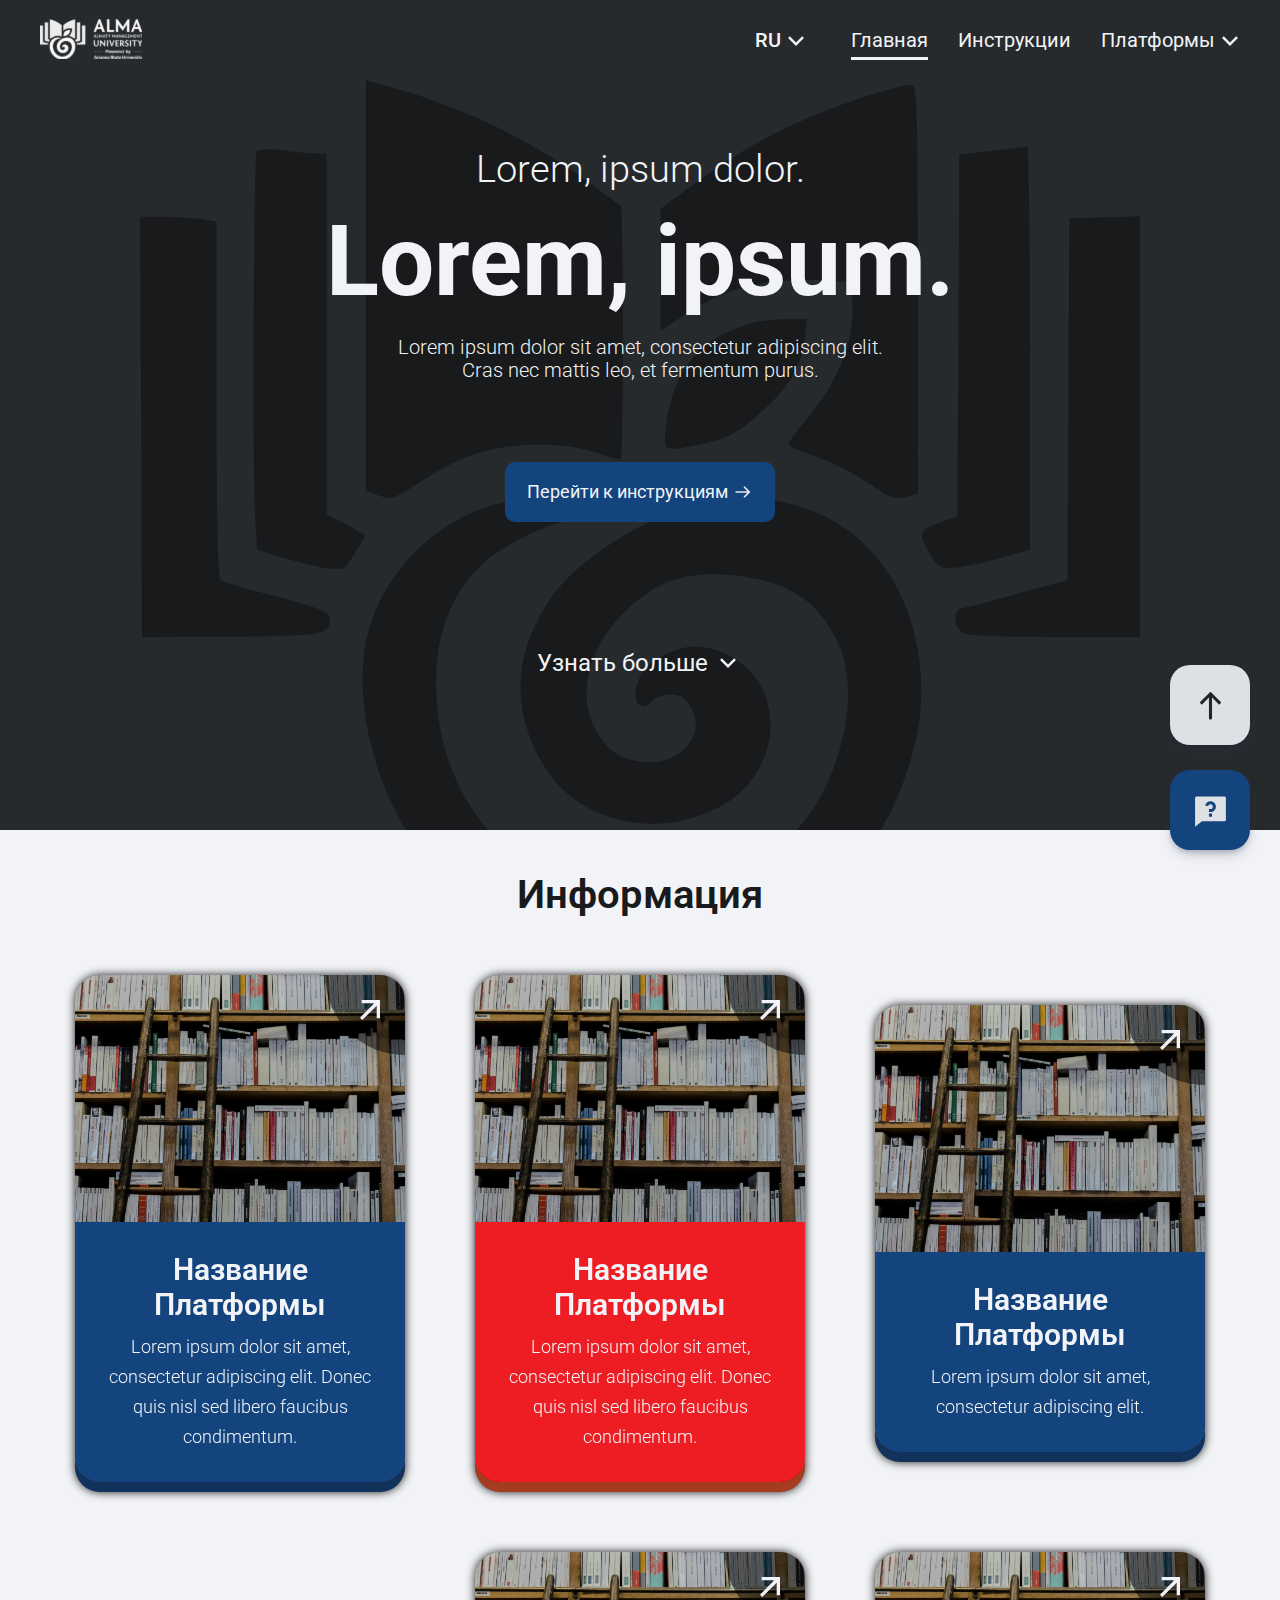
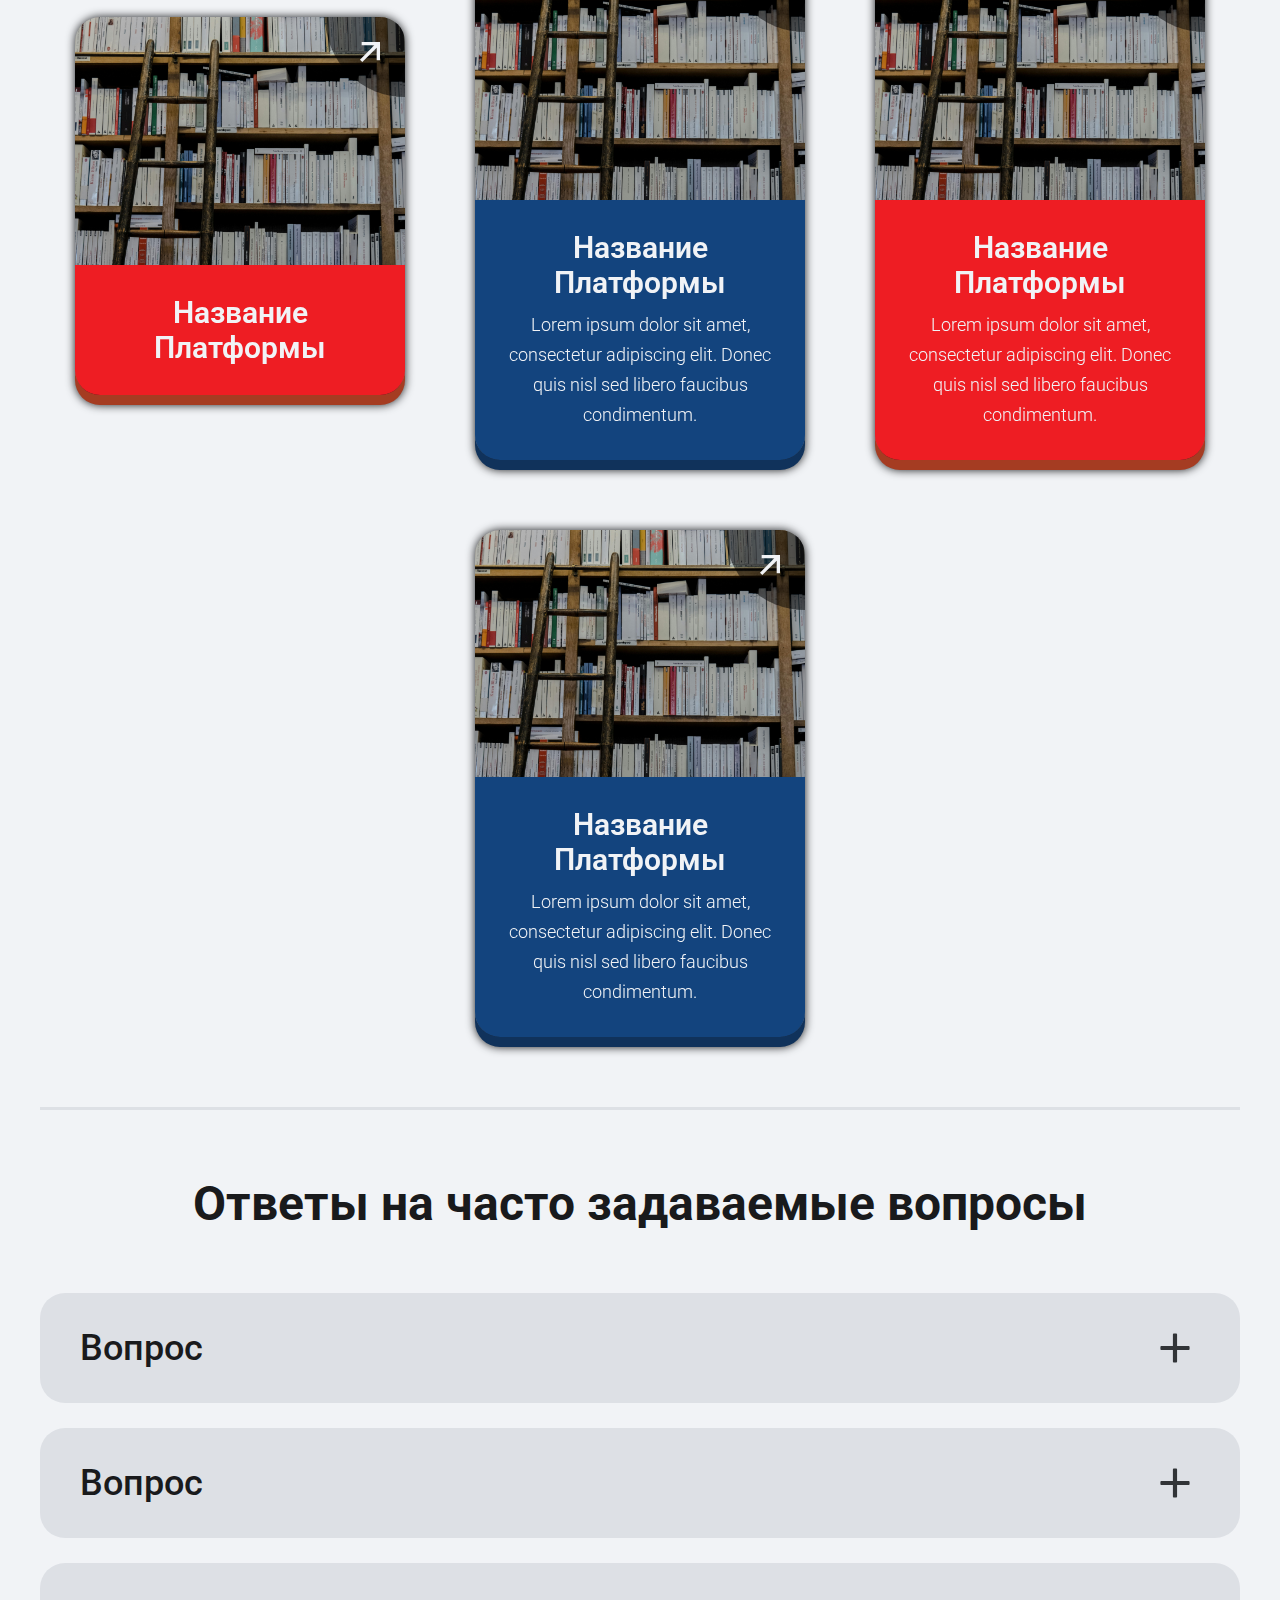
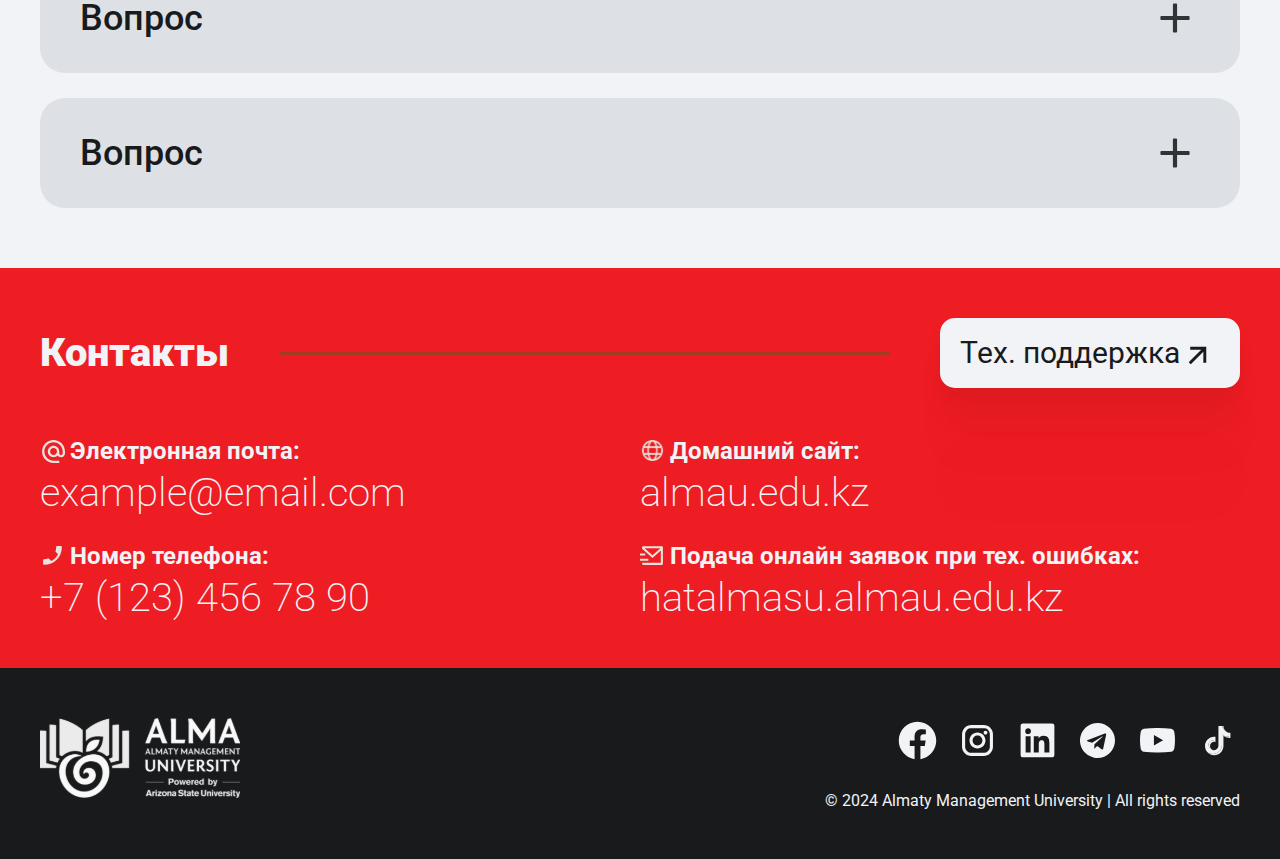
==== commit a325186d: "added scroll and support btns, devided pages different script files due to errors in DOM" ====
--- a/index.html
+++ b/index.html
@@ -73,7 +73,7 @@
     <!-- header -->
 
     <!-- hero -->
-    <div class="hero">
+    <section class="hero">
         <div class="hero__content">
             <div class="hero__text--block">
                 <h4 class="hero__supertext">Lorem, ipsum dolor.</h4>
@@ -88,7 +88,7 @@
                 <img src="./src/imgs/icons/arrow-2.svg" alt="Arrow Icon" class="hero__scroll-icon">
             </button>
         </div>
-    </div>
+    </section>
     <!-- hero -->
 
     <!-- info -->
@@ -360,16 +360,17 @@
 
     <!-- side buttons -->
     <div class="side__btns--block">
-        <button class="scroll-to-top__btn">
-            <img src="./src/imgs/icons/arrow-1.svg" alt="Arrow Icon" class="btn-icon">
+        <button class="scroll-to-top__btn side__btn">
+            <img src="./src/imgs/icons/arrow-1-dark.svg" alt="Arrow Icon" class="btn-icon">
         </button>
-        <a href="#!" class="support__btn">
+        <a href="#!" class="support__btn side__btn">
             <img src="./src/imgs/icons/support.svg" alt="Support Icon" class="btn-icon">
         </a>
     </div>
     <!-- side buttons -->
 
     <script defer src="./src/js/general.js"></script>
+    <script src="./src/js/home.js"></script>
     <noscript>Please enable JavaScript in your browser!</noscript>
 </body>
 </html>--- a/src/styles/general/general.css
+++ b/src/styles/general/general.css
@@ -482,15 +482,38 @@
 
 /* SIDE BUTTONS */
 .side__btns--block {
+    width: 100%;
+    max-width: 80px;
     display: flex;
     flex-direction: column;
+    gap: 2.5em;
+    position: fixed;
+    bottom: 5em;
+    right: 3em;
 }
 .scroll-to-top__btn {
     max-width: 80px;
     height: 80px;
+    background-color: var(--basic-light-2);
+}
+.side__btn{
+    cursor: pointer;
+    display: flex;
+    align-items: center;
+    justify-content: center ;
+    border-radius: 20px;
+    box-shadow: rgba(50, 50, 93, 0.25) 0px 6px 12px -2px, rgba(0, 0, 0, 0.3) 0px 3px 7px -3px;
+}
+.support__btn {
+    max-width: 80px;
+    height: 80px;
     background-color: var(--basic-blue);
 }
-.support__btn {
+.btn-icon{
+    width: 37px;
+}
+.scroll-to-top__btn .btn-icon {
+    transform: rotate(-90deg);
 }
 /* SIDE BUTTONS */
 
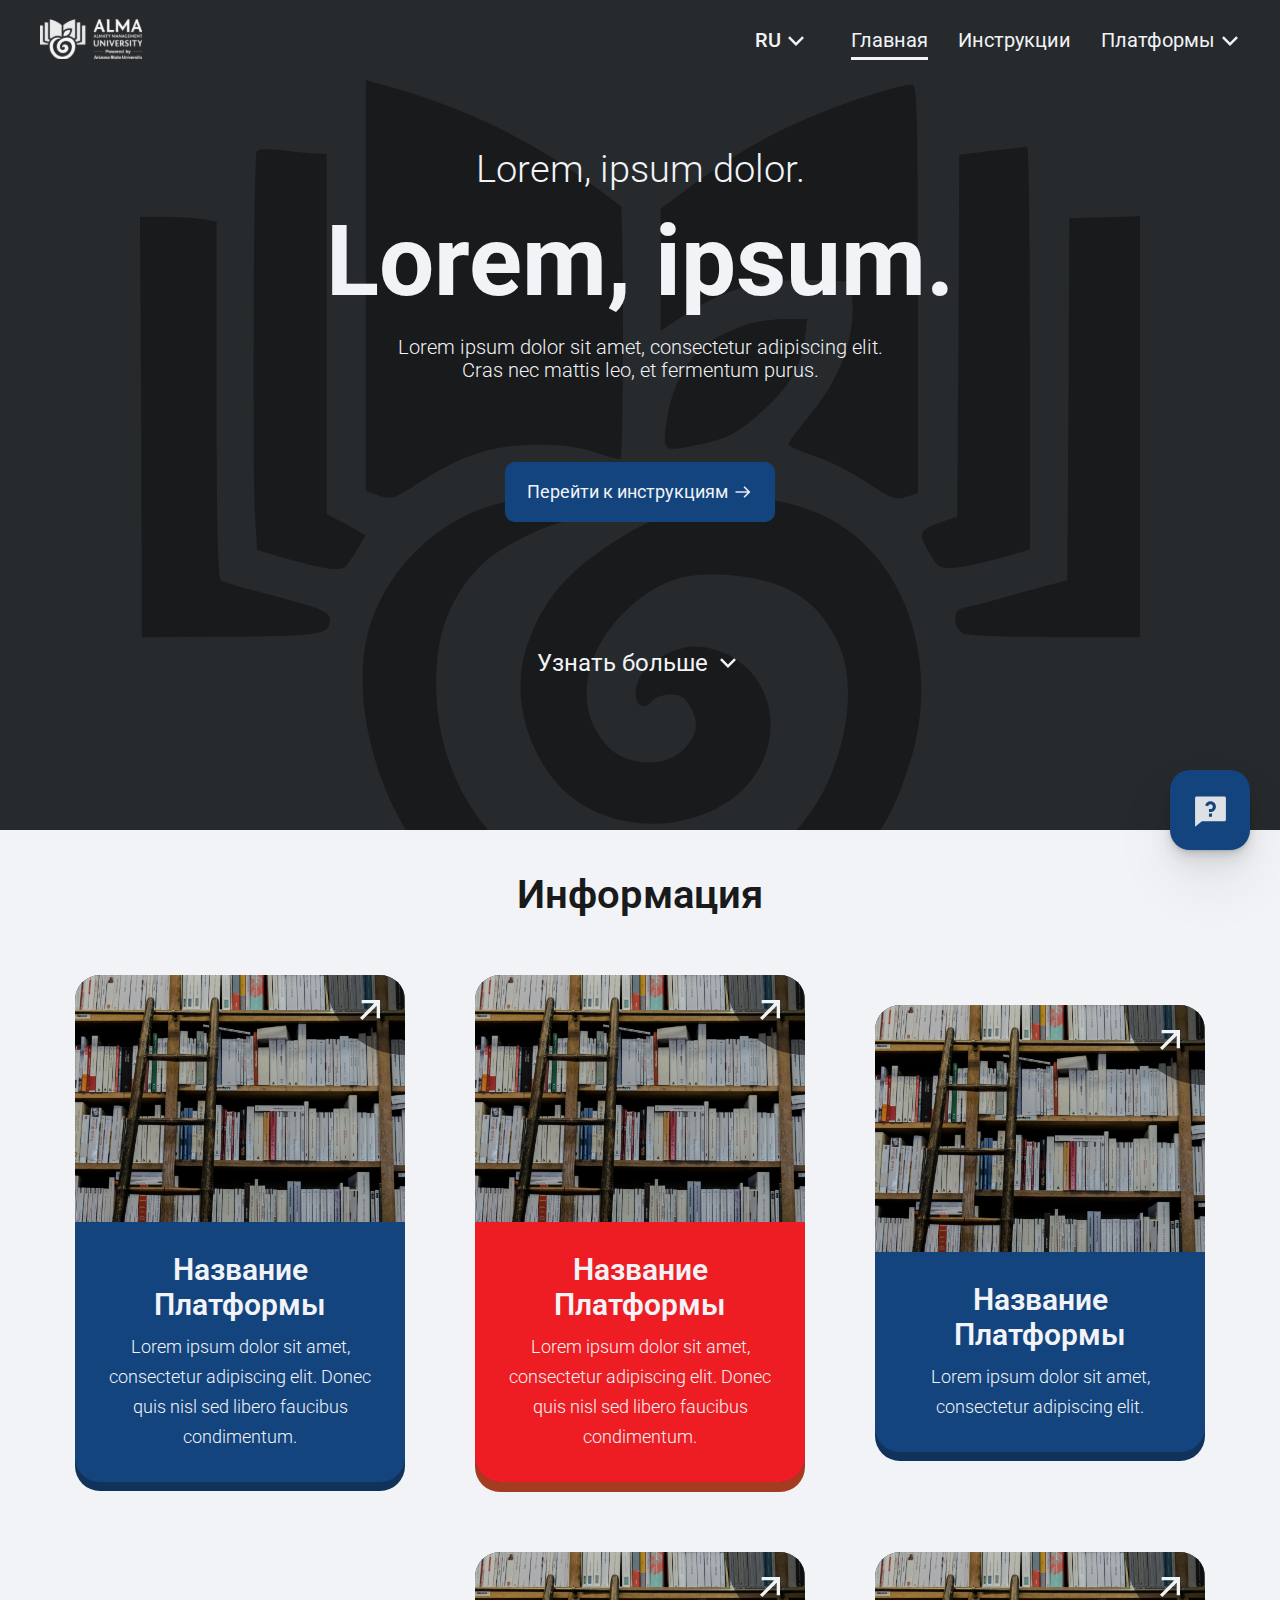
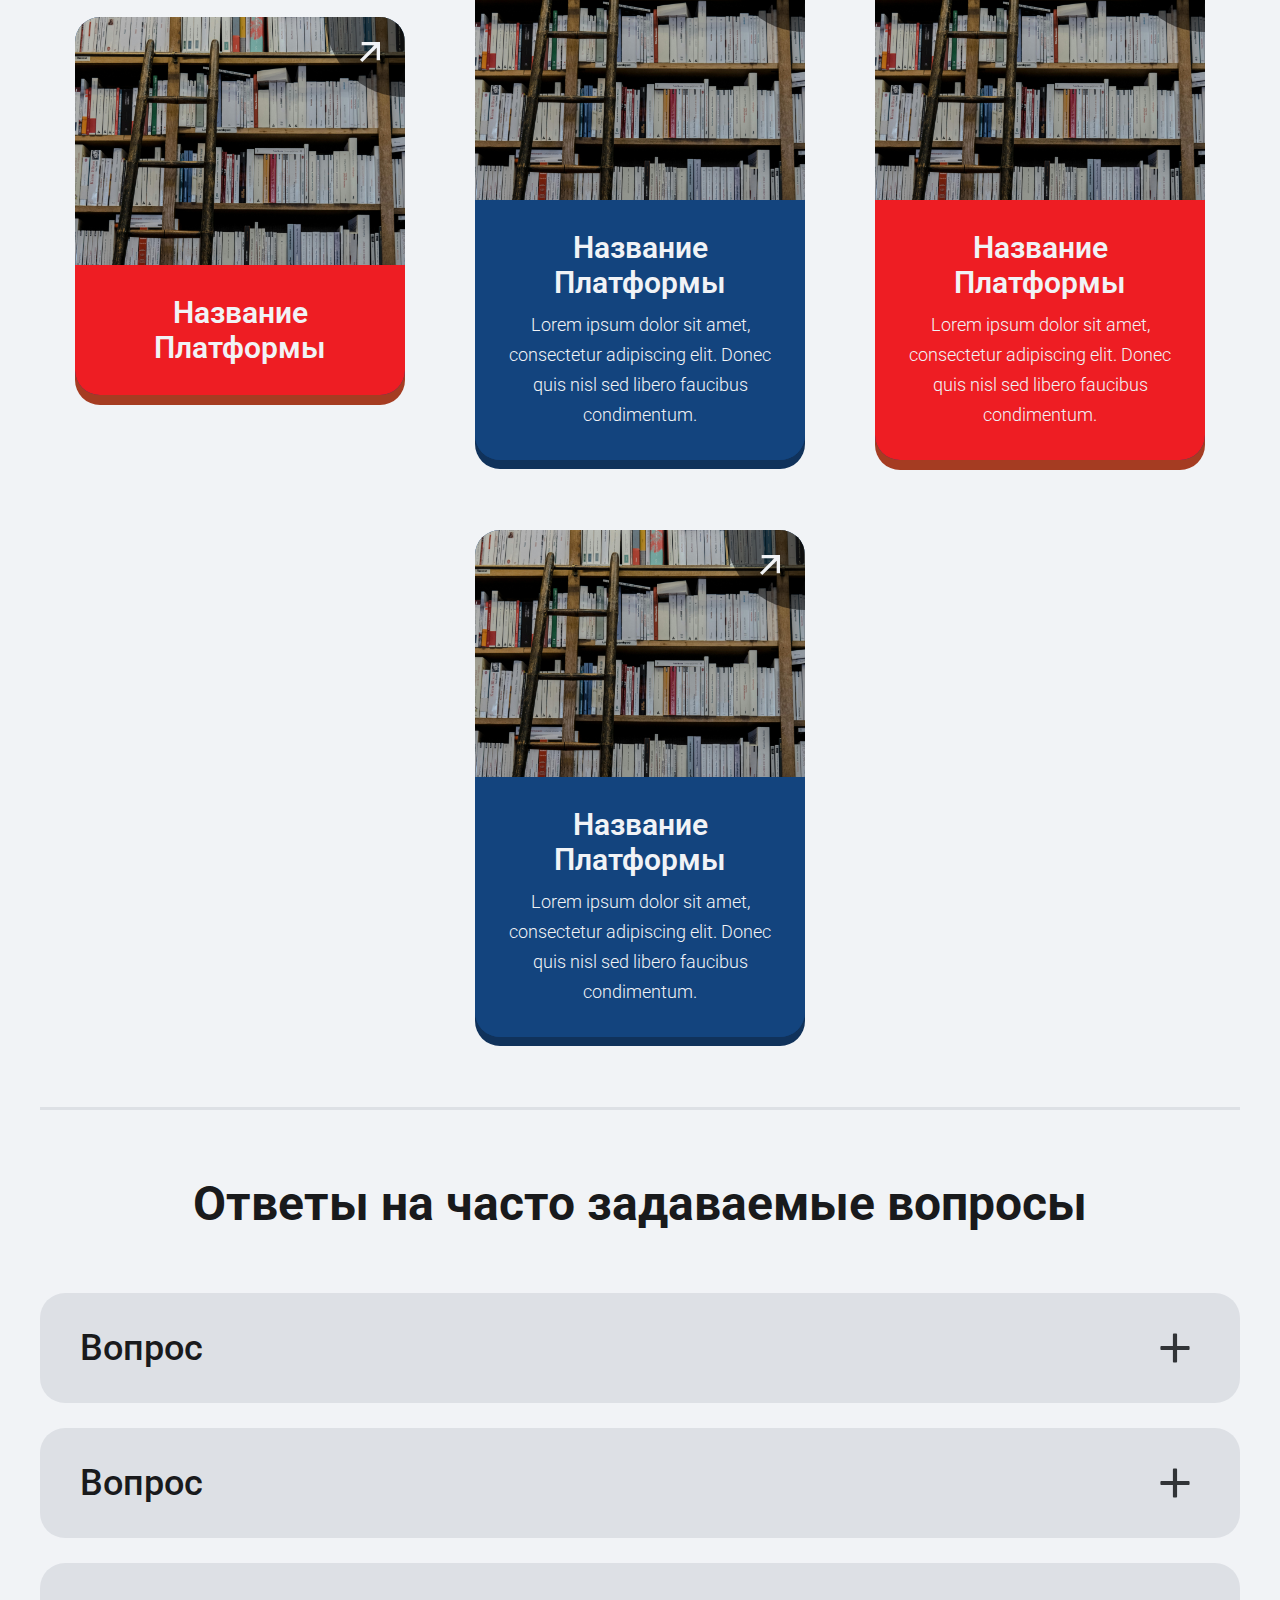
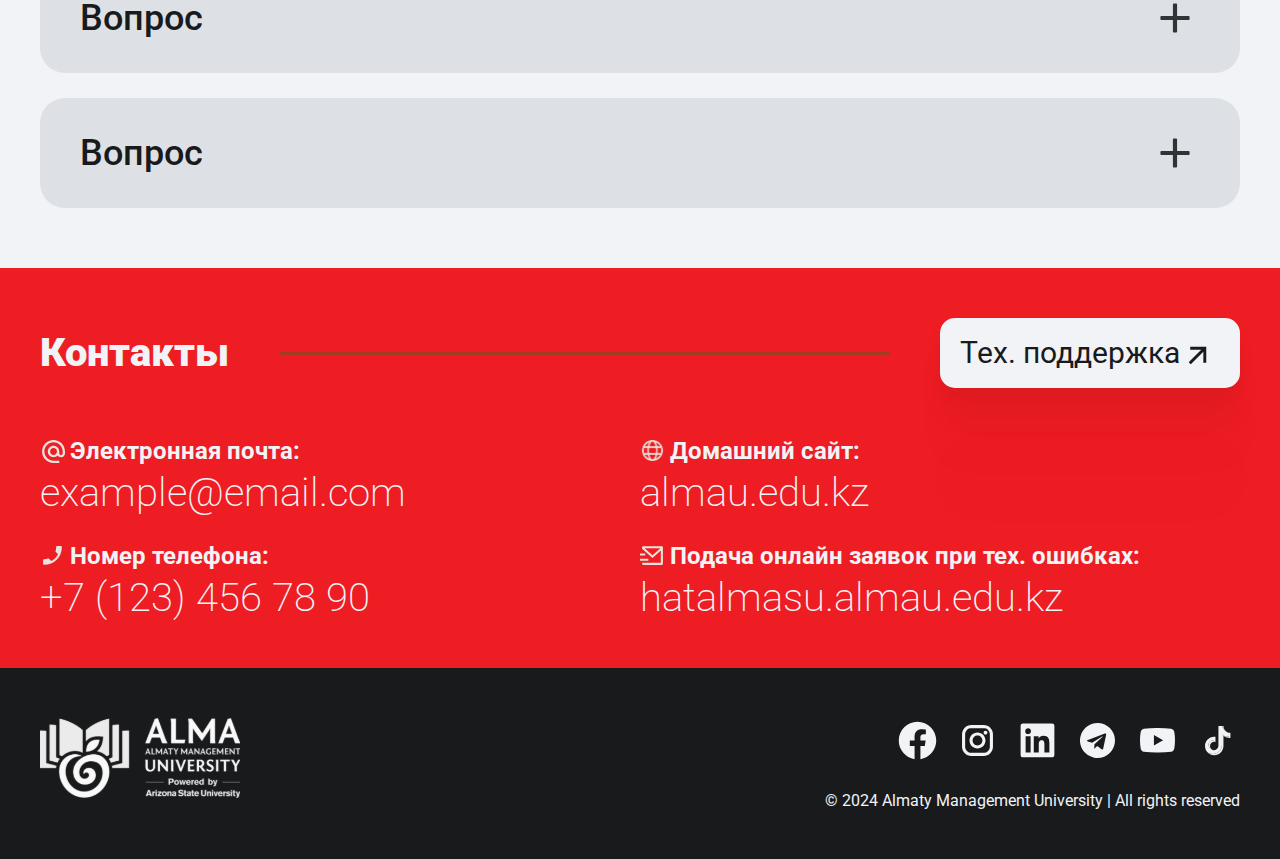
==== commit a33c70e6: "added tab index for all interactive elements" ====
--- a/index.html
+++ b/index.html
@@ -41,27 +41,27 @@
                 <button tabindex="2" class="header__nav-item drop-down-menu lang-btn">
                     <span class="selected-lang__text"></span>
                     <ul class="item__drop-down-menu">
-                        <li tabindex="2" class="menu-item active-lang">RU</li>
-                        <li tabindex="3" class="menu-item">KZ</li>
-                        <li tabindex="4" class="menu-item">EN</li>
+                        <li tabindex="3" class="menu-item active-lang">RU</li>
+                        <li tabindex="4" class="menu-item">KZ</li>
+                        <li tabindex="5" class="menu-item">EN</li>
                     </ul>
                 </button>
                 
-                <button tabindex="5" class="menu-close__btn">
+                <button class="menu-close__btn">
                     <img src="./src/imgs/icons/menu-close.svg" alt="Close" class="menu-close-icon">
                 </button>
 
-                <li tabindex="5" class="header__nav-item page-hover page-active"><a href="#!">Главная</a></li>
-                <li tabindex="6" class="header__nav-item page-hover"><a href="./instructions-page.html">Инструкции</a>
-                <li tabindex="7" class="header__nav-item drop-down-menu second"><a href="#!">Платформы</a>
+                <li class="header__nav-item page-hover page-active"><a tabindex="6" href="#!">Главная</a></li>
+                <li class="header__nav-item page-hover"><a tabindex="7" href="./instructions-page.html">Инструкции</a>
+                <li tabindex="8" class="header__nav-item drop-down-menu second"><a href="#!">Платформы</a>
                     <ul class="item__drop-down-menu wide">
-                        <li tabindex="8" class="menu-item item-link"><a href="#!">Lorem ipsum</a></li>
-                        <li tabindex="9" class="menu-item item-link"><a href="#!">Lorem ipsum dolor sit amet.</a></li>
-                        <li tabindex="10" class="menu-item item-link"><a href="#!">Lorem ipsum</a></li>
-                        <li tabindex="11" class="menu-item item-link"><a href="#!">Lorem ipsum</a></li>
-                        <li tabindex="12" class="menu-item item-link"><a href="#!">Lorem ipsum</a></li>
-                        <li tabindex="13" class="menu-item item-link"><a href="#!">Lorem, ipsum dolor.</a></li>
-                        <li tabindex="14" class="menu-item item-link"><a href="#!">Lorem ipsum</a></li>
+                        <li class="menu-item item-link"><a tabindex="9" href="#!">Lorem ipsum</a></li>
+                        <li class="menu-item item-link"><a tabindex="10" href="#!">Lorem ipsum dolor sit amet.</a></li>
+                        <li class="menu-item item-link"><a tabindex="11" href="#!">Lorem ipsum</a></li>
+                        <li class="menu-item item-link"><a tabindex="12" href="#!">Lorem ipsum</a></li>
+                        <li class="menu-item item-link"><a tabindex="13" href="#!">Lorem ipsum</a></li>
+                        <li class="menu-item item-link"><a tabindex="14" href="#!">Lorem ipsum</a></li>
+                        <li class="menu-item item-link"><a tabindex="15" href="#!">Lorem, ipsum dolor.</a></li>
                     </ul>
                 </li>
             </ul>
@@ -80,10 +80,10 @@
                 <h1 class="hero__title">Lorem, ipsum.</h1>
                 <p class="hero__description">Lorem ipsum dolor sit amet, consectetur adipiscing elit. Cras nec mattis leo, et fermentum purus.</p>
             </div>
-            <a href="./instructions-page.html" class="hero__btn">Перейти к инструкциям
+            <a tabindex="16" href="./instructions-page.html" class="hero__btn">Перейти к инструкциям
                 <img src="./src/imgs/icons/arrow-1.svg" alt="Arrow Icon" class="hero__btn-icon">
             </a>
-            <button class="hero__scroll-btn">
+            <button tabindex="17" class="hero__scroll-btn">
                 Узнать больше
                 <img src="./src/imgs/icons/arrow-2.svg" alt="Arrow Icon" class="hero__scroll-icon">
             </button>
@@ -96,39 +96,39 @@
         <div class="info__content">
             <h3 class="info__title">Информация</h3>
             <div class="info__cards-container">
-                <a href="#!" class="info__card-link-wrapper">
-                    <div class="info__card">
-                        <div class="info__card-header">
-                            <div class="info__card-icon-wrapper">
-                                <img src="./src/imgs/icons/corner-arrow.svg" alt="Link Icon" class="info__card-icon">
-                            </div>
-                            <img src="./src/imgs/general/placeholder-img.jpg" alt="Card Img" class="info__card-img">
-                        </div>
-                        <div class="info__card-body">
-                            <h5 class="info__card-body-title">Название Платформы</h5>
-                            <p class="info__card-body-description">
-                                Lorem ipsum dolor sit amet, consectetur adipiscing elit. Donec quis nisl sed libero faucibus condimentum.
-                            </p>
-                        </div>
-                    </div>
-                </a>
-                <a href="#!" class="info__card-link-wrapper">
-                    <div class="info__card">
-                        <div class="info__card-header">
-                            <div class="info__card-icon-wrapper">
-                                <img src="./src/imgs/icons/corner-arrow.svg" alt="Link Icon" class="info__card-icon">
-                            </div>
-                            <img src="./src/imgs/general/placeholder-img.jpg" alt="Card Img" class="info__card-img">
-                        </div>
-                        <div class="info__card-body">
-                            <h5 class="info__card-body-title">Название Платформы</h5>
-                            <p class="info__card-body-description">
-                                Lorem ipsum dolor sit amet, consectetur adipiscing elit. Donec quis nisl sed libero faucibus condimentum.
-                            </p>
-                        </div>
-                    </div>
-                </a>
-                <a href="#!" class="info__card-link-wrapper">
+                <a tabindex="18" href="#!" class="info__card-link-wrapper">
+                    <div class="info__card">
+                        <div class="info__card-header">
+                            <div class="info__card-icon-wrapper">
+                                <img src="./src/imgs/icons/corner-arrow.svg" alt="Link Icon" class="info__card-icon">
+                            </div>
+                            <img src="./src/imgs/general/placeholder-img.jpg" alt="Card Img" class="info__card-img">
+                        </div>
+                        <div class="info__card-body">
+                            <h5 class="info__card-body-title">Название Платформы</h5>
+                            <p class="info__card-body-description">
+                                Lorem ipsum dolor sit amet, consectetur adipiscing elit. Donec quis nisl sed libero faucibus condimentum.
+                            </p>
+                        </div>
+                    </div>
+                </a>
+                <a tabindex="19" href="#!" class="info__card-link-wrapper">
+                    <div class="info__card">
+                        <div class="info__card-header">
+                            <div class="info__card-icon-wrapper">
+                                <img src="./src/imgs/icons/corner-arrow.svg" alt="Link Icon" class="info__card-icon">
+                            </div>
+                            <img src="./src/imgs/general/placeholder-img.jpg" alt="Card Img" class="info__card-img">
+                        </div>
+                        <div class="info__card-body">
+                            <h5 class="info__card-body-title">Название Платформы</h5>
+                            <p class="info__card-body-description">
+                                Lorem ipsum dolor sit amet, consectetur adipiscing elit. Donec quis nisl sed libero faucibus condimentum.
+                            </p>
+                        </div>
+                    </div>
+                </a>
+                <a tabindex="20" href="#!" class="info__card-link-wrapper">
                     <div class="info__card">
                         <div class="info__card-header">
                             <div class="info__card-icon-wrapper">
@@ -144,52 +144,52 @@
                         </div>
                     </div>
                 </a>
-                <a href="#!" class="info__card-link-wrapper">
-                    <div class="info__card">
-                        <div class="info__card-header">
-                            <div class="info__card-icon-wrapper">
-                                <img src="./src/imgs/icons/corner-arrow.svg" alt="Link Icon" class="info__card-icon">
-                            </div>
-                            <img src="./src/imgs/general/placeholder-img.jpg" alt="Card Img" class="info__card-img">
-                        </div>
-                        <div class="info__card-body">
-                            <h5 class="info__card-body-title">Название Платформы</h5>
-                        </div>
-                    </div>
-                </a>
-                <a href="#!" class="info__card-link-wrapper">
-                    <div class="info__card">
-                        <div class="info__card-header">
-                            <div class="info__card-icon-wrapper">
-                                <img src="./src/imgs/icons/corner-arrow.svg" alt="Link Icon" class="info__card-icon">
-                            </div>
-                            <img src="./src/imgs/general/placeholder-img.jpg" alt="Card Img" class="info__card-img">
-                        </div>
-                        <div class="info__card-body">
-                            <h5 class="info__card-body-title">Название Платформы</h5>
-                            <p class="info__card-body-description">
-                                Lorem ipsum dolor sit amet, consectetur adipiscing elit. Donec quis nisl sed libero faucibus condimentum.
-                            </p>
-                        </div>
-                    </div>
-                </a>
-                <a href="#!" class="info__card-link-wrapper">
-                    <div class="info__card">
-                        <div class="info__card-header">
-                            <div class="info__card-icon-wrapper">
-                                <img src="./src/imgs/icons/corner-arrow.svg" alt="Link Icon" class="info__card-icon">
-                            </div>
-                            <img src="./src/imgs/general/placeholder-img.jpg" alt="Card Img" class="info__card-img">
-                        </div>
-                        <div class="info__card-body">
-                            <h5 class="info__card-body-title">Название Платформы</h5>
-                            <p class="info__card-body-description">
-                                Lorem ipsum dolor sit amet, consectetur adipiscing elit. Donec quis nisl sed libero faucibus condimentum.
-                            </p>
-                        </div>
-                    </div>
-                </a>
-                <a href="#!" class="info__card-link-wrapper">
+                <a tabindex="21" href="#!" class="info__card-link-wrapper">
+                    <div class="info__card">
+                        <div class="info__card-header">
+                            <div class="info__card-icon-wrapper">
+                                <img src="./src/imgs/icons/corner-arrow.svg" alt="Link Icon" class="info__card-icon">
+                            </div>
+                            <img src="./src/imgs/general/placeholder-img.jpg" alt="Card Img" class="info__card-img">
+                        </div>
+                        <div class="info__card-body">
+                            <h5 class="info__card-body-title">Название Платформы</h5>
+                        </div>
+                    </div>
+                </a>
+                <a tabindex="22" href="#!" class="info__card-link-wrapper">
+                    <div class="info__card">
+                        <div class="info__card-header">
+                            <div class="info__card-icon-wrapper">
+                                <img src="./src/imgs/icons/corner-arrow.svg" alt="Link Icon" class="info__card-icon">
+                            </div>
+                            <img src="./src/imgs/general/placeholder-img.jpg" alt="Card Img" class="info__card-img">
+                        </div>
+                        <div class="info__card-body">
+                            <h5 class="info__card-body-title">Название Платформы</h5>
+                            <p class="info__card-body-description">
+                                Lorem ipsum dolor sit amet, consectetur adipiscing elit. Donec quis nisl sed libero faucibus condimentum.
+                            </p>
+                        </div>
+                    </div>
+                </a>
+                <a tabindex="23" href="#!" class="info__card-link-wrapper">
+                    <div class="info__card">
+                        <div class="info__card-header">
+                            <div class="info__card-icon-wrapper">
+                                <img src="./src/imgs/icons/corner-arrow.svg" alt="Link Icon" class="info__card-icon">
+                            </div>
+                            <img src="./src/imgs/general/placeholder-img.jpg" alt="Card Img" class="info__card-img">
+                        </div>
+                        <div class="info__card-body">
+                            <h5 class="info__card-body-title">Название Платформы</h5>
+                            <p class="info__card-body-description">
+                                Lorem ipsum dolor sit amet, consectetur adipiscing elit. Donec quis nisl sed libero faucibus condimentum.
+                            </p>
+                        </div>
+                    </div>
+                </a>
+                <a tabindex="24" href="#!" class="info__card-link-wrapper">
                     <div class="info__card">
                         <div class="info__card-header">
                             <div class="info__card-icon-wrapper">
@@ -221,7 +221,7 @@
         <div class="faq__content">
             <h2 class="faq__title">Ответы на часто задаваемые вопросы</h2>
             <div class="faq__questions-continer">
-                <button class="faq__question">
+                <button tabindex="25" class="faq__question">
                     <div class="faq__question-header">
                         <h3 class="faq__question-title">Вопрос</h3>
                         <img src="./src/imgs/icons/cross.svg" alt="Cross icon" class="faq__question-cross-icon">
@@ -230,7 +230,7 @@
                         <p class="faq__question-text">Lorem ipsum dolor sit amet, consectetur adipisicing elit. Illum architecto aperiam totam facilis ab pariatur.</p>
                     </div>
                 </button>
-                <button class="faq__question">
+                <button tabindex="26" class="faq__question">
                     <div class="faq__question-header">
                         <h3 class="faq__question-title">Вопрос</h3>
                         <img src="./src/imgs/icons/cross.svg" alt="Cross icon" class="faq__question-cross-icon">
@@ -239,7 +239,7 @@
                         <p class="faq__question-text">Lorem ipsum dolor, sit amet consectetur adipisicing elit. Nam veritatis similique reprehenderit beatae perferendis mollitia, tempore, inventore autem consequuntur laborum praesentium nulla. Aut nam rerum reprehenderit beatae laboriosam impedit repellendus, consequatur itaque placeat odio voluptatum culpa ut molestias laudantium in ullam perferendis incidunt? Nihil alias quaerat quos repudiandae sapiente ullam repellat similique libero expedita ipsa debitis quis quidem cupiditate, explicabo officia vitae, facere natus aspernatur culpa est soluta recusandae praesentium harum delectus. Quo alias cupiditate culpa? Ducimus a consequuntur tempore facere! Temporibus, veritatis tenetur, est id tempora ad ea similique saepe sunt dicta nihil? Optio veritatis quasi sequi placeat maxime.</p>
                     </div>
                 </button>
-                <button class="faq__question">
+                <button tabindex="27" class="faq__question">
                     <div class="faq__question-header">
                         <h3 class="faq__question-title">Вопрос</h3>
                         <img src="./src/imgs/icons/cross.svg" alt="Cross icon" class="faq__question-cross-icon">
@@ -248,7 +248,7 @@
                         <p class="faq__question-text">Lorem ipsum dolor, sit amet consectetur adipisicing elit. Nam veritatis similique reprehenderit beatae perferendis mollitia, tempore, inventore autem consequuntur laborum praesentium nulla. Aut nam rerum reprehenderit beatae laboriosam impedit repellendus, consequatur itaque placeat odio voluptatum culpa ut molestias laudantium in ullam perferendis incidunt?</p>
                     </div>
                 </button>
-                <button class="faq__question">
+                <button tabindex="28" class="faq__question">
                     <div class="faq__question-header">
                         <h3 class="faq__question-title">Вопрос</h3>
                         <img src="./src/imgs/icons/cross.svg" alt="Cross icon" class="faq__question-cross-icon">
@@ -268,7 +268,7 @@
             <div class="contacts__header">
                 <h3 class="contacts__title">Контакты</h3>
                 <div class="contacts__decor-line"></div>
-                <a target="_blank" href="#!" class="contacts__btn">
+                <a tabindex="29" target="_blank" href="#!" class="contacts__btn">
                     <div class="contacts__btn--block">
                         <span class="contacts__btn-text">Тех. поддержка</span>
                         <img src="./src/imgs/icons/corner-arrow-dark.svg" alt="Link Arrow" class="contacts__btn-img">
@@ -281,7 +281,7 @@
                         <img src="./src/imgs/icons/email.svg" alt="Email Icon" class="contacts__icon">
                         Электронная почта:
                     </h5>
-                    <a href="mailto:example@email.com" class="contacts__column-text">example@email.com</a>
+                    <a href="mailto:example@email.com" tabindex="30" class="contacts__column-text">example@email.com</a>
                 </div>
     
                 <div class="contacts__column">
@@ -289,7 +289,7 @@
                         <img src="./src/imgs/icons/web.svg" alt="Web icon" class="contacts__icon">
                         Домашний сайт:
                     </h5>
-                    <a href="https://almau.edu.kz/" class="contacts__column-text contacts__link">almau.edu.kz</a>
+                    <a href="https://almau.edu.kz/" tabindex="31" class="contacts__column-text contacts__link">almau.edu.kz</a>
                 </div>
 
                 <div class="contacts__column">
@@ -297,7 +297,7 @@
                         <img src="./src/imgs/icons/phone.svg" alt="Phone icon" class="contacts__icon">
                         Номер телефона:
                     </h5>
-                    <a href="tel:+7 (123) 456 78 90" class="contacts__column-text">+7 (123) 456 78 90</a>
+                    <a href="tel:+7 (123) 456 78 90" tabindex="32" class="contacts__column-text">+7 (123) 456 78 90</a>
                 </div>
     
                 <div class="contacts__column">
@@ -305,7 +305,7 @@
                         <img src="./src/imgs/icons/mail-send.svg" alt="Support Icon" class="contacts__icon">
                         Подача онлайн заявок при тех. ошибках:
                     </h5>
-                    <a href="https://hatalmasu.almau.edu.kz/" class="contacts__column-text contacts__link">hatalmasu.almau.edu.kz</a>
+                    <a href="https://hatalmasu.almau.edu.kz/" tabindex="33" class="contacts__column-text contacts__link">hatalmasu.almau.edu.kz</a>
                 </div>
             </div>
         </div>
@@ -315,7 +315,7 @@
     <!-- footer -->
     <footer class="footer">
         <div class="footer__content">
-            <a href="./index.html">
+            <a tabindex="34" href="./index.html">
                 <svg class="footer__logo" width="200.000000" height="80.000000" viewBox="0 0 200 80" fill="none" xmlns="http://www.w3.org/2000/svg" xmlns:xlink="http://www.w3.org/1999/xlink">
                     <desc>
                             Created with Pixso.
@@ -333,22 +333,22 @@
 
             <nav class="footer__nav">
                 <ul class="footer__socials">
-                    <a target="_blank" href="https://www.facebook.com/almau.edu">
+                    <a tabindex="35" target="_blank" href="https://www.facebook.com/almau.edu">
                         <img src="./src/imgs/socials/facebook.svg" alt="Facebook" class="social-icon">
                     </a>
-                    <a target="_blank" href="https://www.instagram.com/almau_edu/">
+                    <a tabindex="36" target="_blank" href="https://www.instagram.com/almau_edu/">
                         <img src="./src/imgs/socials/instagram.svg" alt="Instagram" class="social-icon">
                     </a>
-                    <a target="_blank" href="https://kz.linkedin.com/school/almau/?trk=public_post_follow-view-profile">
+                    <a tabindex="37" target="_blank" href="https://kz.linkedin.com/school/almau/?trk=public_post_follow-view-profile">
                         <img src="./src/imgs/socials/linkedin.svg" alt="LinkedIn" class="social-icon">
                     </a>
-                    <a target="_blank" href="https://t.me/almauforyou">
+                    <a tabindex="38" target="_blank" href="https://t.me/almauforyou">
                         <img src="./src/imgs/socials/telegram.svg" alt="Telegram" class="social-icon">
                     </a>
-                    <a target="_blank" href="https://www.youtube.com/@AlmaUMab">
+                    <a tabindex="39" target="_blank" href="https://www.youtube.com/@AlmaUMab">
                         <img src="./src/imgs/socials/youtube.svg" alt="YouTube" class="social-icon">
                     </a>
-                    <a target="_blank" href="https://www.tiktok.com/@almau_edu?_t=8n9igjLE6bt&_r=1">
+                    <a tabindex="40" target="_blank" href="https://www.tiktok.com/@almau_edu?_t=8n9igjLE6bt&_r=1">
                         <img src="./src/imgs/socials/tiktok.svg" alt="TikTok" class="social-icon">
                     </a>
                 </ul>
@@ -360,10 +360,10 @@
 
     <!-- side buttons -->
     <div class="side__btns--block">
-        <button class="scroll-to-top__btn side__btn">
+        <button tabindex="100" class="scroll-to-top__btn side__btn">
             <img src="./src/imgs/icons/arrow-1-dark.svg" alt="Arrow Icon" class="btn-icon">
         </button>
-        <a href="#!" class="support__btn side__btn">
+        <a tabindex="99" href="#!" class="support__btn side__btn">
             <img src="./src/imgs/icons/support.svg" alt="Support Icon" class="btn-icon">
         </a>
     </div>
--- a/src/styles/general/general.css
+++ b/src/styles/general/general.css
@@ -94,7 +94,13 @@
     right: -1.5em;
     background: url('/src/imgs/icons/arrow-2.svg') no-repeat;
 }
-.drop-down-menu:hover > .item__drop-down-menu, .drop-down-menu:focus > .item__drop-down-menu{
+.drop-down-menu:hover > .item__drop-down-menu{
+    visibility: visible;
+    opacity: 1;
+    padding-top: 3em;
+}
+.drop-down-menu-active{
+    visibility: visible;
     opacity: 1;
     padding-top: 3em;
 }
@@ -153,6 +159,7 @@
     -o-transition: var(--transition-fast);
     transition: var(--transition-fast);
     opacity: 0;
+    visibility: hidden;
 }
 .menu-item{
     font-size: 2em;
@@ -220,6 +227,7 @@
     max-width: 100lvw;
     height: 3px;
     padding: 0 25px;
+    
 }
 .sections-devider{
     max-width: 1200px;
@@ -492,21 +500,22 @@
     right: 3em;
 }
 .scroll-to-top__btn {
+    background-color: var(--basic-light-2);
+    visibility: hidden;
+    opacity: 0;
+    transition: var(--transition-fast);
+}
+.side__btn{
     max-width: 80px;
     height: 80px;
-    background-color: var(--basic-light-2);
-}
-.side__btn{
     cursor: pointer;
     display: flex;
     align-items: center;
     justify-content: center ;
     border-radius: 20px;
-    box-shadow: rgba(50, 50, 93, 0.25) 0px 6px 12px -2px, rgba(0, 0, 0, 0.3) 0px 3px 7px -3px;
+    box-shadow: rgba(0, 0, 0, 0.07) 0px 1px 2px, rgba(0, 0, 0, 0.07) 0px 2px 4px, rgba(0, 0, 0, 0.07) 0px 4px 8px, rgba(0, 0, 0, 0.07) 0px 8px 16px, rgba(0, 0, 0, 0.07) 0px 16px 32px, rgba(0, 0, 0, 0.07) 0px 32px 64px;
 }
 .support__btn {
-    max-width: 80px;
-    height: 80px;
     background-color: var(--basic-blue);
 }
 .btn-icon{
@@ -515,6 +524,11 @@
 .scroll-to-top__btn .btn-icon {
     transform: rotate(-90deg);
 }
+.scroll-to-top__btn-active{
+    visibility: visible;
+    opacity: 1;
+    transition: var(--transition-fast);
+}
 /* SIDE BUTTONS */
 
 /* ALL */
@@ -526,4 +540,8 @@
 .header__logo:hover, .social-icon:hover, .footer__logo:hover{
     opacity: 75%;
 }
+[tabindex]:focus-visible {
+    outline: 5px solid #31CB00;
+    border-radius: auto;
+}
 /* ALL */--- a/src/styles/home-page.css
+++ b/src/styles/home-page.css
@@ -101,7 +101,7 @@
             align-items: center;
     gap: 5px;
 }
-.hero__scroll-btn:hover{
+.hero__scroll-btn:hover, .hero__scroll-btn:focus{
     -webkit-transform: translateY(15%);
         -ms-transform: translateY(15%);
             transform: translateY(15%);
@@ -146,32 +146,49 @@
     max-width: 330px;
     min-height: 300px;
     border-radius: 25px;
+    background-color: var(--basic-blue);
     -webkit-box-shadow: 0 10px 0px 0px var(--basic-blue-2);
-            box-shadow: 0 10px 0px 0px var(--basic-blue-2);
-    -webkit-filter: drop-shadow(0 0 5px var(--basic-dark-2));
-            filter: drop-shadow(0 0 5px var(--basic-dark-2));
-    -webkit-transition: var(--transition-fast);
-    -o-transition: var(--transition-fast);
-    transition: var(--transition-fast);
-}
-.info__card:hover{
+            box-shadow: 0 9px 0px 0px var(--basic-blue-2);
+    /* -webkit-filter: drop-shadow(0 0 5px var(--basic-dark-2));
+            filter: drop-shadow(0 0 5px var(--basic-dark-2)); */
+    -webkit-transition: var(--transition-fast);
+    -o-transition: var(--transition-fast);
+    transition: var(--transition-fast);
+}
+.info__card:hover, .info__card:focus-visible{
     -webkit-transform: translateY(-1%);
         -ms-transform: translateY(-1%);
             transform: translateY(-1%);
-    -webkit-filter: drop-shadow(0 5px 10px var(--basic-dark-2));
-            filter: drop-shadow(0 5px 10px var(--basic-dark-2));
+    /* -webkit-filter: drop-shadow(0 5px 10px var(--basic-dark-2));
+            filter: drop-shadow(0 5px 10px var(--basic-dark-2)); */
+}
+.info__card-link-wrapper:focus .info__card {   
+    -webkit-transform: translateY(-1%);
+        -ms-transform: translateY(-1%);
+            transform: translateY(-1%);
+    /* -webkit-filter: drop-shadow(0 5px 10px var(--basic-dark-2));
+            filter: drop-shadow(0 5px 10px var(--basic-dark-2)); */
+}
+.info__card-link-wrapper:focus{
+    outline: none;
 }
 .info__card:active{
     -webkit-transform: translateY(0%);
         -ms-transform: translateY(0%);
             transform: translateY(0%);
-    -webkit-filter: drop-shadow(0 0 5px var(--basic-dark-2));
-            filter: drop-shadow(0 0 5px var(--basic-dark-2));
+    /* -webkit-filter: drop-shadow(0 0 5px var(--basic-dark-2));
+            filter: drop-shadow(0 0 5px var(--basic-dark-2)); */
 }
 .info__card:hover .info__card-icon-wrapper{
     padding: 2em;
 }
 .info__card:hover .info__card-icon{
+    width: 55px;
+}
+.info__card-link-wrapper:focus .info__card-icon-wrapper{
+    padding: 2em;
+}
+.info__card-link-wrapper:focus .info__card-icon{
     width: 55px;
 }
 .info__card-header {
--- a/src/styles/general/media-queries.css
+++ b/src/styles/general/media-queries.css
@@ -347,6 +347,21 @@
         line-height: 20px;
     }
     /* footer */
+
+    /* side btns */
+    .side__btns--block {
+        right: -0.5em;
+        gap: 1.5em;
+    }
+    .side__btn {
+        border-radius: 15px;
+        max-width: 50px;
+        height: 50px;
+    }
+    .btn-icon {
+        width: 20px;
+    }
+    /* side btns */
 }
 
 @media screen and (max-width:300px){
